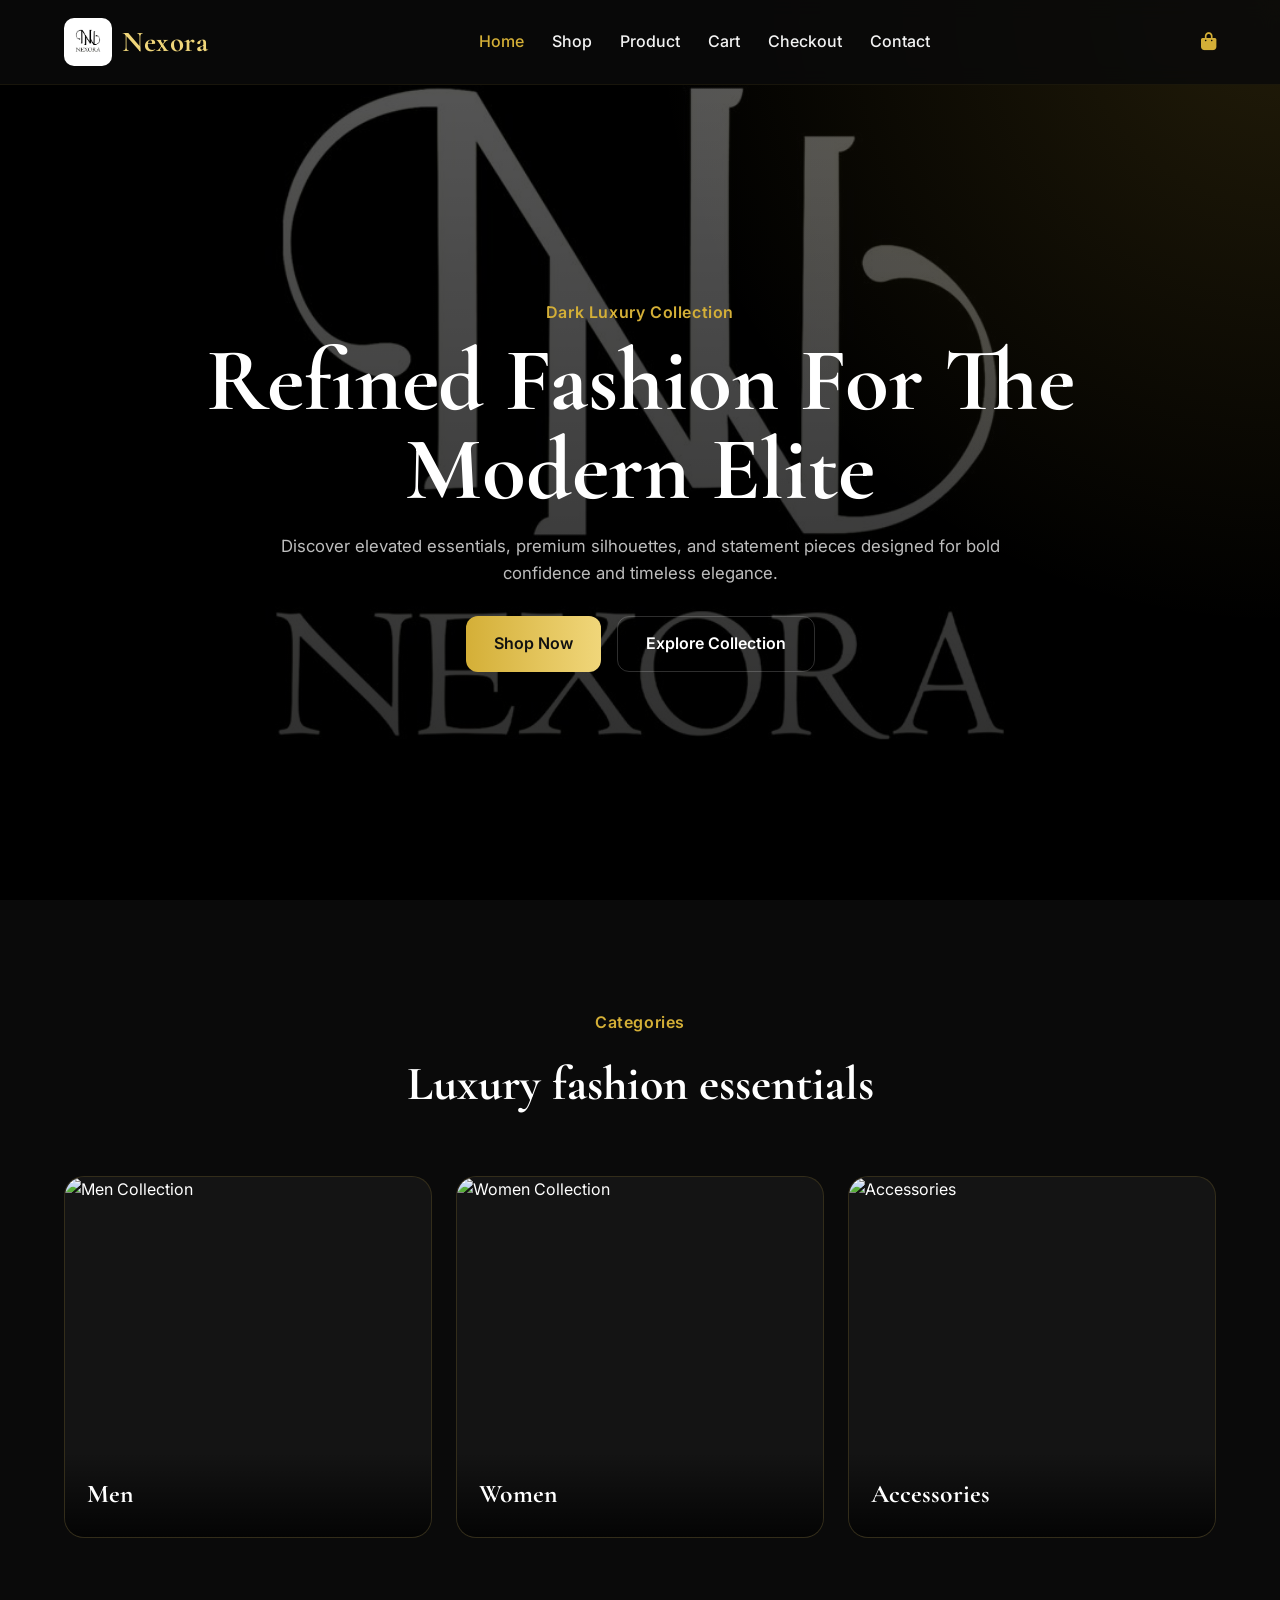
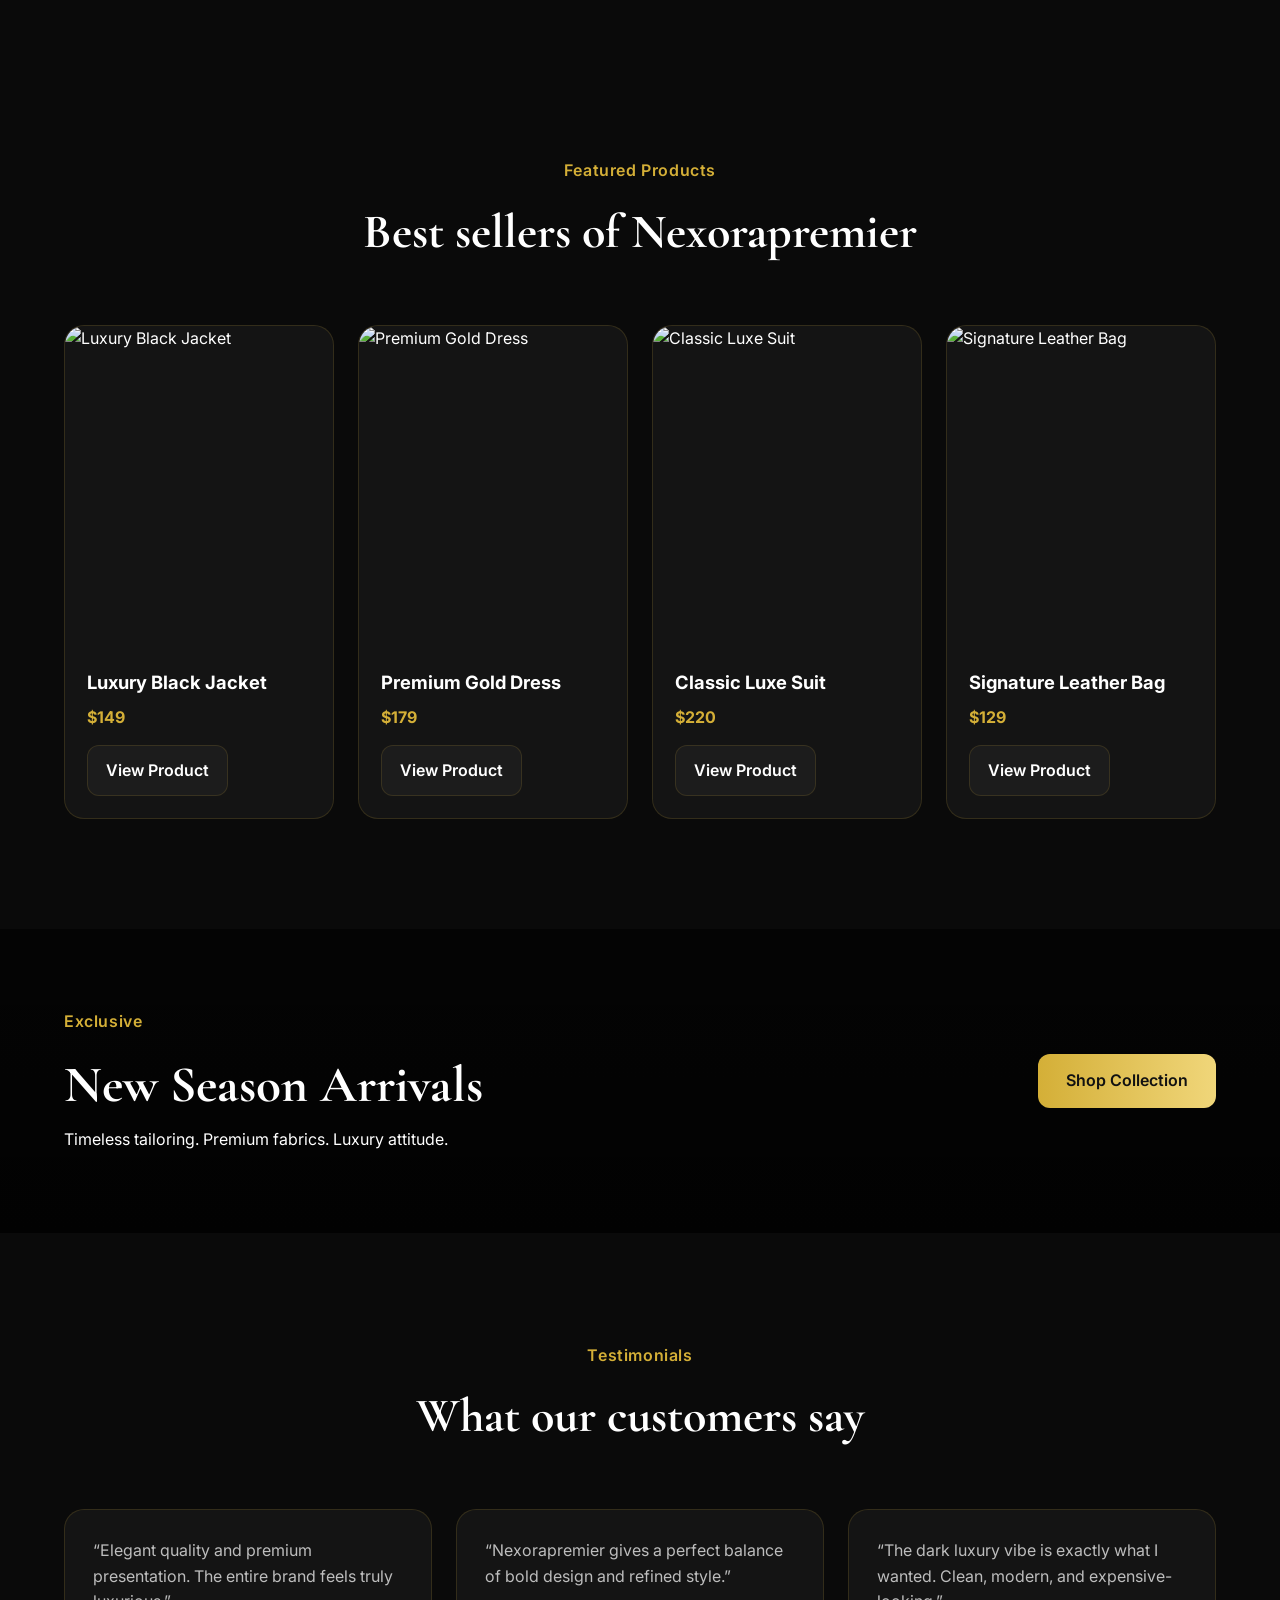
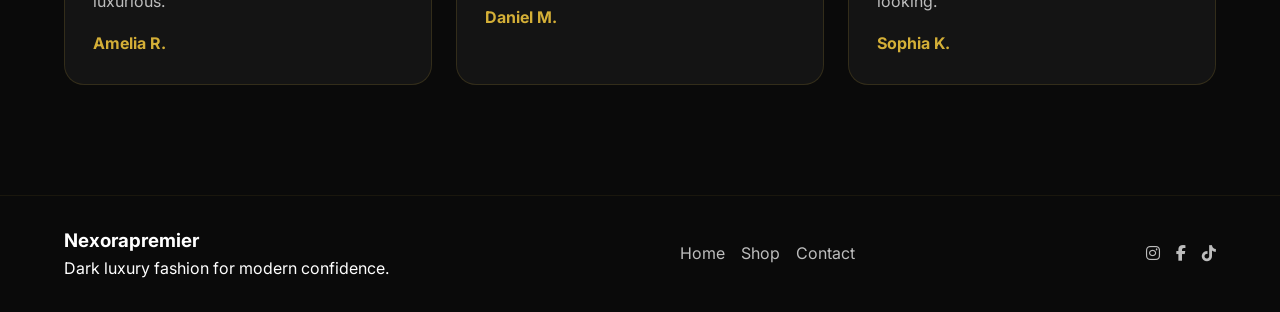
==== index.html @ 37707220 "logo" ====
<!DOCTYPE html>
<html lang="en">
<head>
  <meta charset="UTF-8" />
  <meta name="viewport" content="width=device-width, initial-scale=1.0" />
  <title>Nexorapremier | Dark Luxury Fashion</title>
  <link rel="icon" type="image/jpeg" href="assets/logo-new.jpg" />

  <link rel="preconnect" href="https://fonts.googleapis.com" />
  <link rel="preconnect" href="https://fonts.gstatic.com" crossorigin />
  <link
    href="https://fonts.googleapis.com/css2?family=Cormorant+Garamond:wght@500;600;700&family=Inter:wght@300;400;500;600;700&display=swap"
    rel="stylesheet"
  />

  <link
    rel="stylesheet"
    href="https://cdnjs.cloudflare.com/ajax/libs/font-awesome/6.5.2/css/all.min.css"
  />

  <link rel="stylesheet" href="style.css" />
</head>
<body>
  <header class="header">
    <nav class="navbar container">
      <a href="index.html" class="brand">
        <img src="assets/logo-new.jpg" alt="Nexorapremier Logo" class="logo" />
        <span>Nexora</span>
      </a>

      <button class="menu-toggle" id="menuToggle" aria-label="Open menu">
        <i class="fa-solid fa-bars"></i>
      </button>

      <ul class="nav-links" id="navLinks">
        <li><a href="index.html" class="active">Home</a></li>
        <li><a href="shop.html">Shop</a></li>
        <li><a href="product.html">Product</a></li>
        <li><a href="cart.html">Cart</a></li>
        <li><a href="checkout.html">Checkout</a></li>
        <li><a href="contact.html">Contact</a></li>
      </ul>

      <div class="nav-icons">
        <a href="cart.html" aria-label="Cart">
          <i class="fa-solid fa-bag-shopping"></i>
        </a>
      </div>
    </nav>
  </header>

  <section class="hero">
    <div class="hero-overlay"></div>

    <div class="container hero-content reveal">
      <span class="sub-title">Dark Luxury Collection</span>
      <h1>Refined Fashion For The Modern Elite</h1>
      <p>
        Discover elevated essentials, premium silhouettes, and statement pieces
        designed for bold confidence and timeless elegance.
      </p>

      <div class="hero-buttons">
        <a href="shop.html" class="btn btn-primary">Shop Now</a>
        <a href="#featured" class="btn btn-outline">Explore Collection</a>
      </div>
    </div>
  </section>

  <section class="section categories">
    <div class="container">
      <div class="section-head reveal">
        <span class="section-tag">Categories</span>
        <h2>Luxury fashion essentials</h2>
      </div>

      <div class="categories-grid">
        <div class="category-card reveal">
          <img src="assets/product-1.jpg" alt="Men Collection" />
          <div class="category-content">
            <h3>Men</h3>
          </div>
        </div>

        <div class="category-card reveal">
          <img src="assets/product-2.jpg" alt="Women Collection" />
          <div class="category-content">
            <h3>Women</h3>
          </div>
        </div>

        <div class="category-card reveal">
          <img src="assets/product-3.jpg" alt="Accessories" />
          <div class="category-content">
            <h3>Accessories</h3>
          </div>
        </div>
      </div>
    </div>
  </section>

  <section class="section featured" id="featured">
    <div class="container">
      <div class="section-head reveal">
        <span class="section-tag">Featured Products</span>
        <h2>Best sellers of Nexorapremier</h2>
      </div>

      <div class="products-grid">
        <div class="product-card reveal">
          <img src="assets/product-1.jpg" alt="Luxury Black Jacket" />
          <div class="product-info">
            <h3>Luxury Black Jacket</h3>
            <p class="price">$149</p>
            <a href="product.html" class="card-btn">View Product</a>
          </div>
        </div>

        <div class="product-card reveal">
          <img src="assets/product-2.jpg" alt="Premium Gold Dress" />
          <div class="product-info">
            <h3>Premium Gold Dress</h3>
            <p class="price">$179</p>
            <a href="product.html" class="card-btn">View Product</a>
          </div>
        </div>

        <div class="product-card reveal">
          <img src="assets/product-3.jpg" alt="Classic Luxe Suit" />
          <div class="product-info">
            <h3>Classic Luxe Suit</h3>
            <p class="price">$220</p>
            <a href="product.html" class="card-btn">View Product</a>
          </div>
        </div>

        <div class="product-card reveal">
          <img src="assets/product-4.jpg" alt="Signature Leather Bag" />
          <div class="product-info">
            <h3>Signature Leather Bag</h3>
            <p class="price">$129</p>
            <a href="product.html" class="card-btn">View Product</a>
          </div>
        </div>
      </div>
    </div>
  </section>

  <section class="promo-banner reveal">
    <div class="container promo-content">
      <div>
        <span class="section-tag">Exclusive</span>
        <h2>New Season Arrivals</h2>
        <p>Timeless tailoring. Premium fabrics. Luxury attitude.</p>
      </div>
      <a href="shop.html" class="btn btn-primary">Shop Collection</a>
    </div>
  </section>

  <section class="section testimonials">
    <div class="container">
      <div class="section-head reveal">
        <span class="section-tag">Testimonials</span>
        <h2>What our customers say</h2>
      </div>

      <div class="testimonial-grid">
        <div class="testimonial-card reveal">
          <p>
            “Elegant quality and premium presentation. The entire brand feels truly luxurious.”
          </p>
          <h4>Amelia R.</h4>
        </div>

        <div class="testimonial-card reveal">
          <p>
            “Nexorapremier gives a perfect balance of bold design and refined style.”
          </p>
          <h4>Daniel M.</h4>
        </div>

        <div class="testimonial-card reveal">
          <p>
            “The dark luxury vibe is exactly what I wanted. Clean, modern, and expensive-looking.”
          </p>
          <h4>Sophia K.</h4>
        </div>
      </div>
    </div>
  </section>

  <footer class="footer">
    <div class="container footer-wrap">
      <div>
        <h3>Nexorapremier</h3>
        <p>Dark luxury fashion for modern confidence.</p>
      </div>

      <div class="footer-links">
        <a href="index.html">Home</a>
        <a href="shop.html">Shop</a>
        <a href="contact.html">Contact</a>
      </div>

      <div class="footer-socials">
        <a href="#" aria-label="Instagram"><i class="fa-brands fa-instagram"></i></a>
        <a href="#" aria-label="Facebook"><i class="fa-brands fa-facebook-f"></i></a>
        <a href="#" aria-label="TikTok"><i class="fa-brands fa-tiktok"></i></a>
      </div>
    </div>
  </footer>

  <script src="script.js"></script>
</body>
</html>
---- style.css ----
:root {
  --bg: #0a0a0a;
  --bg-soft: #111111;
  --card: #141414;
  --text: #ffffff;
  --muted: #bdbdbd;
  --gold: #d4af37;
  --gold-soft: #f0d67a;
  --border: rgba(212, 175, 55, 0.16);
}

* {
  margin: 0;
  padding: 0;
  box-sizing: border-box;
}

html {
  scroll-behavior: smooth;
}

body {
  font-family: "Inter", sans-serif;
  background: var(--bg);
  color: var(--text);
  line-height: 1.6;
}

img {
  max-width: 100%;
  display: block;
}

a {
  text-decoration: none;
}

.container {
  width: 90%;
  max-width: 1240px;
  margin: 0 auto;
}

/* Header */
.header {
  position: fixed;
  inset: 0 0 auto 0;
  z-index: 999;
  background: rgba(10, 10, 10, 0.85);
  backdrop-filter: blur(10px);
  border-bottom: 1px solid rgba(212, 175, 55, 0.08);
}

.navbar {
  min-height: 84px;
  display: flex;
  align-items: center;
  justify-content: space-between;
  gap: 18px;
}

.brand {
  display: flex;
  align-items: center;
  gap: 10px;
  color: var(--gold-soft);
  flex-shrink: 0;
}

.logo {
  width: 48px;
  height: 48px;
  object-fit: contain;
  border-radius: 10px;
  flex-shrink: 0;
}

.brand span {
  font-family: "Cormorant Garamond", serif;
  font-size: 1.8rem;
  font-weight: 700;
  color: var(--gold-soft);
  letter-spacing: 0.5px;
  line-height: 1;
}

.nav-links {
  list-style: none;
  display: flex;
  gap: 28px;
}

.nav-links a {
  color: #f3f3f3;
  font-weight: 500;
  transition: 0.3s ease;
}

.nav-links a:hover,
.nav-links a.active {
  color: var(--gold);
}

.nav-icons a {
  color: var(--gold);
  font-size: 1.1rem;
}

.menu-toggle {
  display: none;
  background: transparent;
  border: none;
  color: white;
  font-size: 1.3rem;
  cursor: pointer;
}

/* Hero */
.hero,
.page-hero {
  position: relative;
  background:
    linear-gradient(rgba(0, 0, 0, 0.65), rgba(0, 0, 0, 0.84)),
    url("assets/hero.jpg") center/cover no-repeat;
}

.hero {
  min-height: 100vh;
  display: flex;
  align-items: center;
  padding-top: 120px;
}

.small-page-hero {
  padding: 150px 0 80px;
  text-align: center;
}

.hero-overlay {
  position: absolute;
  inset: 0;
  background: radial-gradient(circle at top right, rgba(212, 175, 55, 0.16), transparent 40%);
}

.hero-content,
.page-hero .container {
  position: relative;
  z-index: 2;
  text-align: center;
}

.sub-title,
.section-tag {
  display: inline-block;
  color: var(--gold);
  margin-bottom: 10px;
  font-weight: 600;
  letter-spacing: 0.6px;
}

.hero h1,
.page-hero h1,
.section-head h2,
.product-details h2,
.contact-box h3,
.checkout-form h3,
.cart-summary h3 {
  font-family: "Cormorant Garamond", serif;
}

.hero h1 {
  font-size: clamp(3rem, 7vw, 5.8rem);
  line-height: 1;
  margin-bottom: 18px;
}

.hero p {
  max-width: 720px;
  margin: 0 auto 30px;
  color: var(--muted);
  font-size: 1.05rem;
}

.hero-buttons {
  display: flex;
  justify-content: center;
  gap: 16px;
  flex-wrap: wrap;
  margin-bottom: 48px;
}

.btn,
.card-btn {
  display: inline-flex;
  align-items: center;
  justify-content: center;
  border-radius: 12px;
  transition: 0.35s ease;
  font-weight: 600;
  cursor: pointer;
}

.btn {
  padding: 14px 28px;
}

.btn-primary {
  background: linear-gradient(90deg, var(--gold), var(--gold-soft));
  color: #111;
}

.btn-primary:hover {
  transform: translateY(-3px);
}

.btn-outline {
  border: 1px solid rgba(255, 255, 255, 0.18);
  color: #fff;
}

.btn-outline:hover {
  border-color: var(--gold);
  color: var(--gold);
}

.hero-stats {
  display: grid;
  grid-template-columns: repeat(3, 1fr);
  gap: 22px;
}

.stat-card {
  background: rgba(255, 255, 255, 0.03);
  border: 1px solid var(--border);
  padding: 28px 20px;
  border-radius: 18px;
  backdrop-filter: blur(6px);
}

.stat-card h3 {
  font-size: 2rem;
  color: var(--gold);
  margin-bottom: 6px;
}

/* Sections */
.section {
  padding: 110px 0;
}

.section-head {
  text-align: center;
  max-width: 760px;
  margin: 0 auto 54px;
}

.section-head h2 {
  font-size: clamp(2rem, 4vw, 3rem);
  margin-bottom: 12px;
}

/* Categories */
.categories-grid,
.products-grid,
.testimonial-grid {
  display: grid;
  gap: 24px;
}

.categories-grid {
  grid-template-columns: repeat(3, 1fr);
}

.category-card,
.product-card,
.testimonial-card,
.contact-box,
.cart-summary,
.checkout-form,
.cart-table,
.product-image,
.product-details {
  background: var(--card);
  border: 1px solid var(--border);
  border-radius: 20px;
}

.category-card {
  overflow: hidden;
  position: relative;
}

.category-card img {
  width: 100%;
  height: 360px;
  object-fit: cover;
  transition: 0.35s ease;
}

.category-card:hover img {
  transform: scale(1.05);
}

.category-content {
  position: absolute;
  inset: auto 0 0 0;
  padding: 22px;
  background: linear-gradient(to top, rgba(0, 0, 0, 0.8), transparent);
}

.category-content h3 {
  font-size: 1.6rem;
  font-family: "Cormorant Garamond", serif;
}

/* Products */
.products-grid {
  grid-template-columns: repeat(4, 1fr);
}

.product-card {
  overflow: hidden;
  transition: 0.35s ease;
}

.product-card:hover {
  transform: translateY(-8px);
}

.product-card img {
  width: 100%;
  height: 320px;
  object-fit: cover;
}

.product-info {
  padding: 22px;
}

.product-info h3 {
  font-size: 1.15rem;
  margin-bottom: 8px;
}

.price {
  color: var(--gold);
  font-weight: 700;
  margin-bottom: 14px;
}

.big-price {
  font-size: 1.6rem;
}

.card-btn {
  padding: 12px 18px;
  background: #1c1c1c;
  color: #fff;
  border: 1px solid rgba(212, 175, 55, 0.15);
}

.card-btn:hover {
  color: var(--gold);
  border-color: var(--gold);
}

/* Promo */
.promo-banner {
  padding: 80px 0;
  background:
    linear-gradient(rgba(0, 0, 0, 0.6), rgba(0, 0, 0, 0.8)),
    url("assets/banner.jpg") center/cover no-repeat;
}

.promo-content {
  display: flex;
  align-items: center;
  justify-content: space-between;
  gap: 22px;
  flex-wrap: wrap;
}

.promo-content h2 {
  font-size: clamp(2rem, 4vw, 3.2rem);
  font-family: "Cormorant Garamond", serif;
}

/* Testimonials */
.testimonial-grid {
  grid-template-columns: repeat(3, 1fr);
}

.testimonial-card {
  padding: 28px;
}

.testimonial-card p {
  color: var(--muted);
  margin-bottom: 16px;
}

.testimonial-card h4 {
  color: var(--gold);
}

/* Layout pages */
.product-layout,
.cart-layout,
.checkout-layout,
.contact-layout {
  display: grid;
  gap: 28px;
}

.product-layout {
  grid-template-columns: 1fr 1fr;
  align-items: start;
}

.product-image {
  padding: 18px;
}

.product-image img {
  width: 100%;
  border-radius: 14px;
  height: 520px;
  object-fit: cover;
}

.product-details {
  padding: 30px;
}

.product-details p {
  color: var(--muted);
  margin-bottom: 14px;
}

.product-actions {
  display: flex;
  gap: 14px;
  margin-top: 20px;
  flex-wrap: wrap;
}

.qty-input,
.cart-item input,
.checkout-form input,
.checkout-form textarea {
  background: #101010;
  color: white;
  border: 1px solid rgba(212, 175, 55, 0.12);
  border-radius: 12px;
  padding: 14px 16px;
  font-family: inherit;
}

.qty-input {
  width: 90px;
}

.cart-layout,
.checkout-layout,
.contact-layout {
  grid-template-columns: 1.3fr 0.7fr;
  align-items: start;
}

.cart-table,
.contact-box,
.cart-summary,
.checkout-form {
  padding: 26px;
}

.cart-item {
  display: grid;
  grid-template-columns: 90px 1fr 90px;
  align-items: center;
  gap: 16px;
  padding: 16px 0;
  border-bottom: 1px solid rgba(255, 255, 255, 0.06);
}

.cart-item:last-child {
  border-bottom: none;
}

.cart-item img {
  width: 90px;
  height: 100px;
  object-fit: cover;
  border-radius: 10px;
}

.cart-summary p {
  display: flex;
  justify-content: space-between;
  margin-bottom: 14px;
  color: var(--muted);
}

.cart-summary .total {
  color: #fff;
  font-weight: 700;
  font-size: 1.1rem;
}

.checkout-form {
  display: grid;
  gap: 14px;
}

.full-btn {
  width: 100%;
}

/* Footer */
.footer {
  padding: 30px 0;
  border-top: 1px solid rgba(212, 175, 55, 0.08);
}

.footer-wrap {
  display: flex;
  justify-content: space-between;
  gap: 18px;
  flex-wrap: wrap;
}

.footer-links,
.footer-socials {
  display: flex;
  gap: 16px;
  align-items: center;
  flex-wrap: wrap;
}

.footer-links a,
.footer-socials a {
  color: var(--muted);
}

.footer-socials a:hover,
.footer-links a:hover {
  color: var(--gold);
}

/* Reveal */
.reveal {
  opacity: 0;
  transform: translateY(40px);
  transition: 0.8s ease;
}

.reveal.active {
  opacity: 1;
  transform: translateY(0);
}

/* Responsive */
@media (max-width: 1100px) {
  .products-grid {
    grid-template-columns: repeat(2, 1fr);
  }

  .categories-grid,
  .testimonial-grid,
  .product-layout,
  .cart-layout,
  .checkout-layout,
  .contact-layout {
    grid-template-columns: 1fr;
  }

  .hero-stats {
    grid-template-columns: 1fr;
  }
}

@media (max-width: 860px) {
  .menu-toggle {
    display: block;
  }

  .nav-links {
    position: absolute;
    top: 84px;
    left: 0;
    width: 100%;
    background: #0d0d0d;
    flex-direction: column;
    padding: 16px 5%;
    display: none;
    border-top: 1px solid rgba(255, 255, 255, 0.06);
  }

  .nav-links.show {
    display: flex;
  }

  .brand span {
    font-size: 1.4rem;
  }

  .logo {
    width: 42px;
    height: 42px;
  }
}

@media (max-width: 580px) {
  .products-grid,
  .categories-grid,
  .testimonial-grid {
    grid-template-columns: 1fr;
  }

  .hero h1 {
    font-size: 2.8rem;
  }

  .section {
    padding: 85px 0;
  }

  .brand span {
    font-size: 1.2rem;
  }

  .logo {
    width: 38px;
    height: 38px;
  }

  .product-image img {
    height: 360px;
  }

  .cart-item {
    grid-template-columns: 1fr;
  }
}
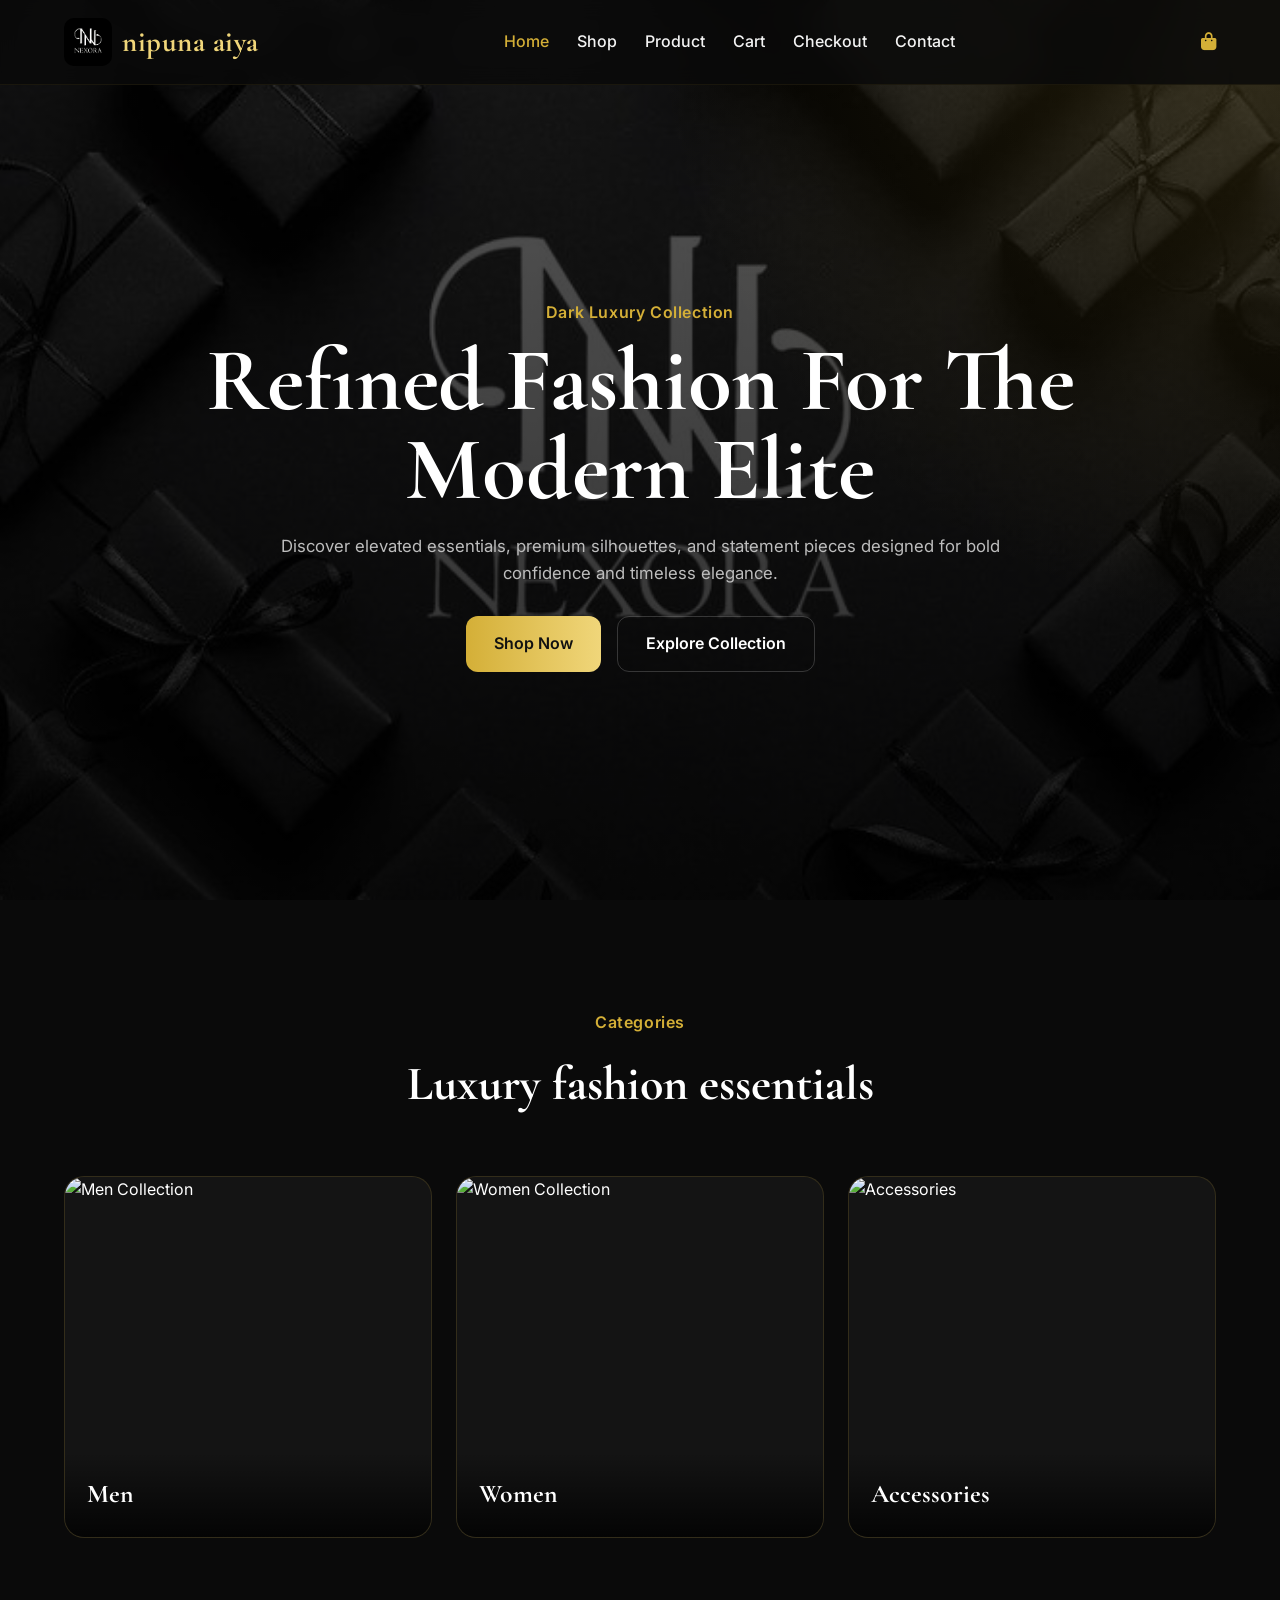
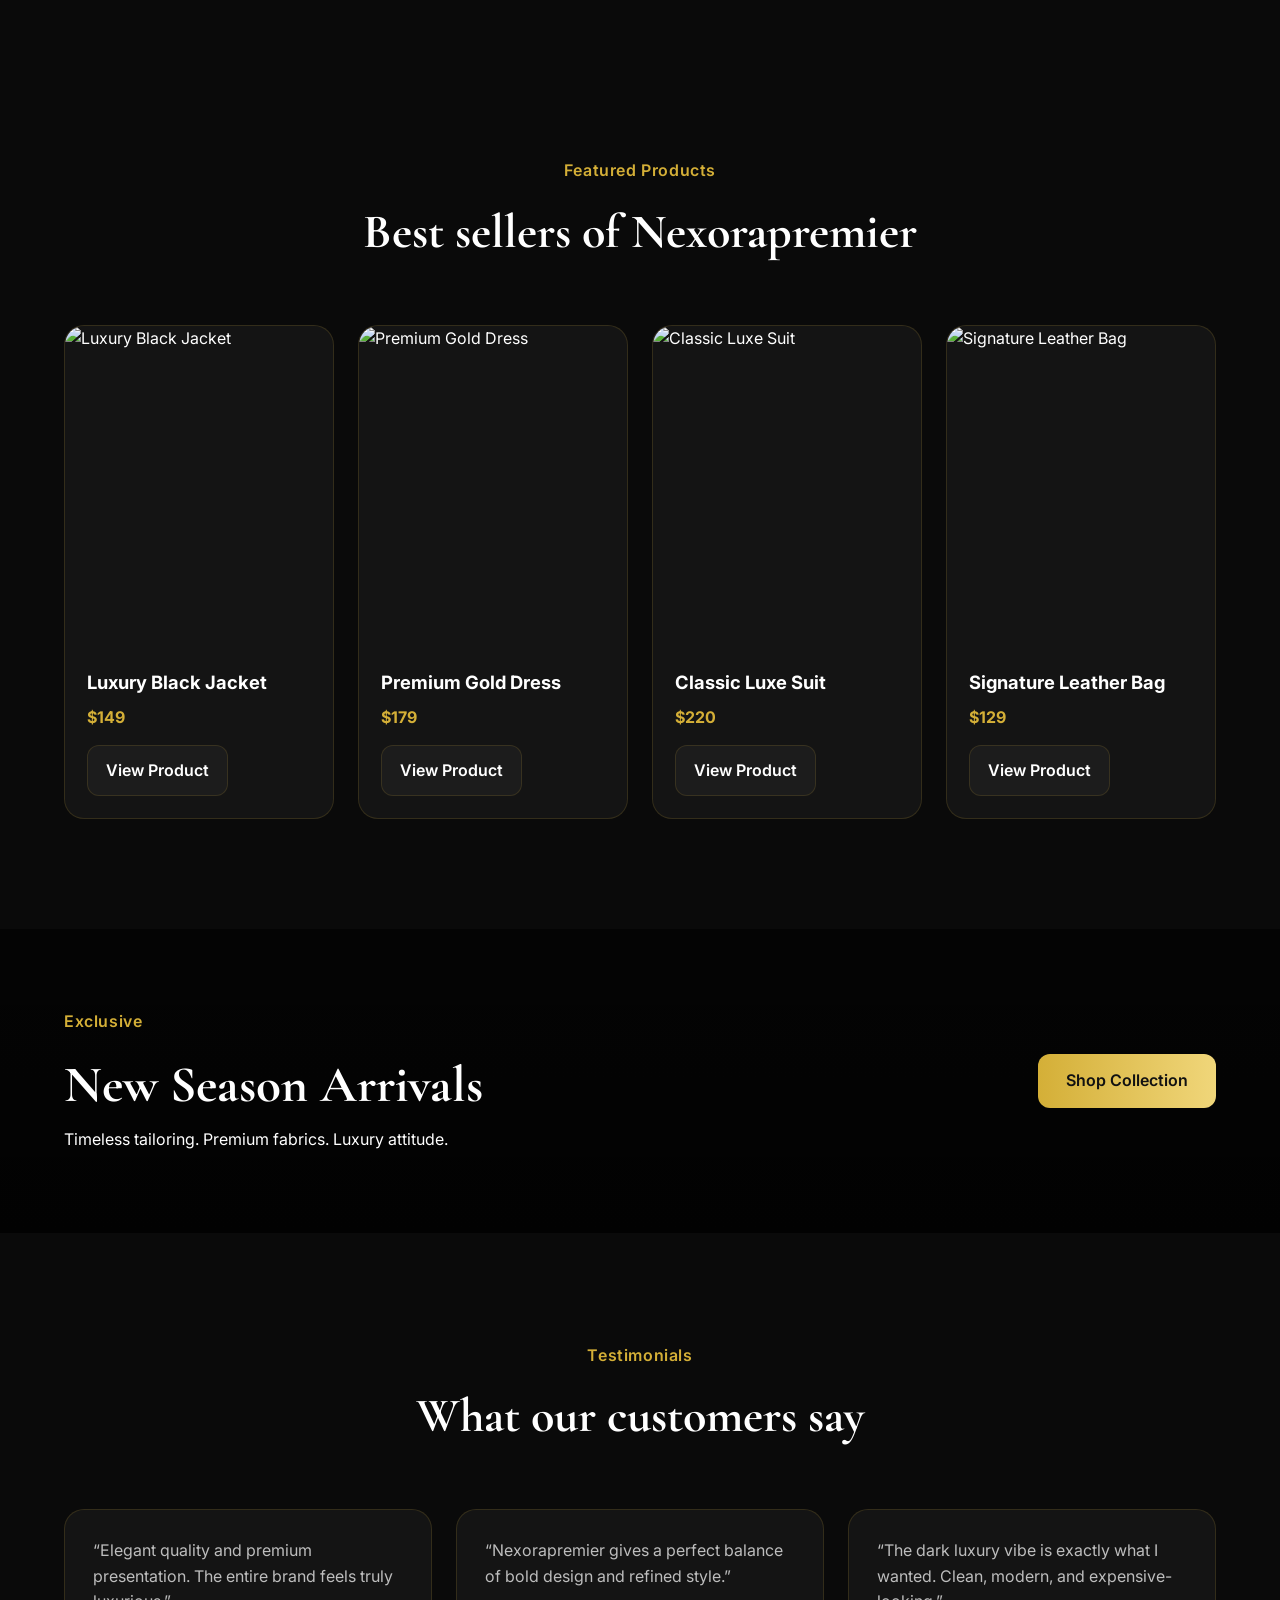
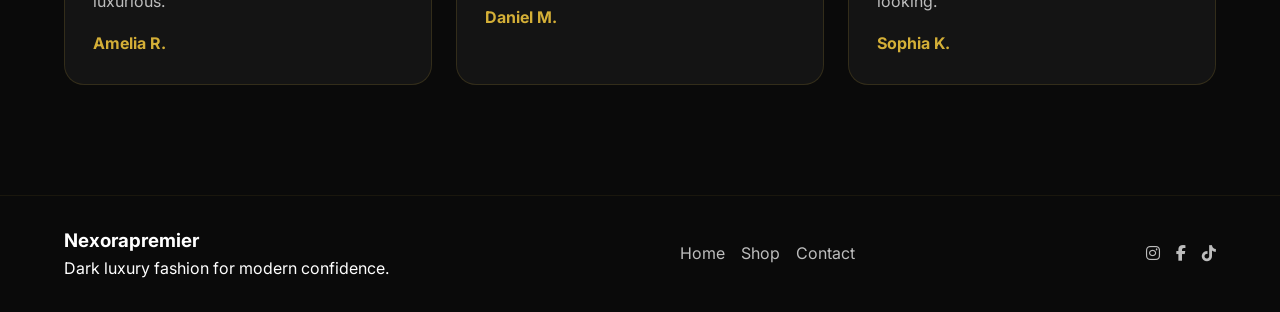
==== commit 7e3f5cce: "n" ====
--- a/index.html
+++ b/index.html
@@ -25,7 +25,7 @@
     <nav class="navbar container">
       <a href="index.html" class="brand">
         <img src="assets/logo-new.jpg" alt="Nexorapremier Logo" class="logo" />
-        <span>Nexora</span>
+        <span>nipuna aiya</span>
       </a>
 
       <button class="menu-toggle" id="menuToggle" aria-label="Open menu">
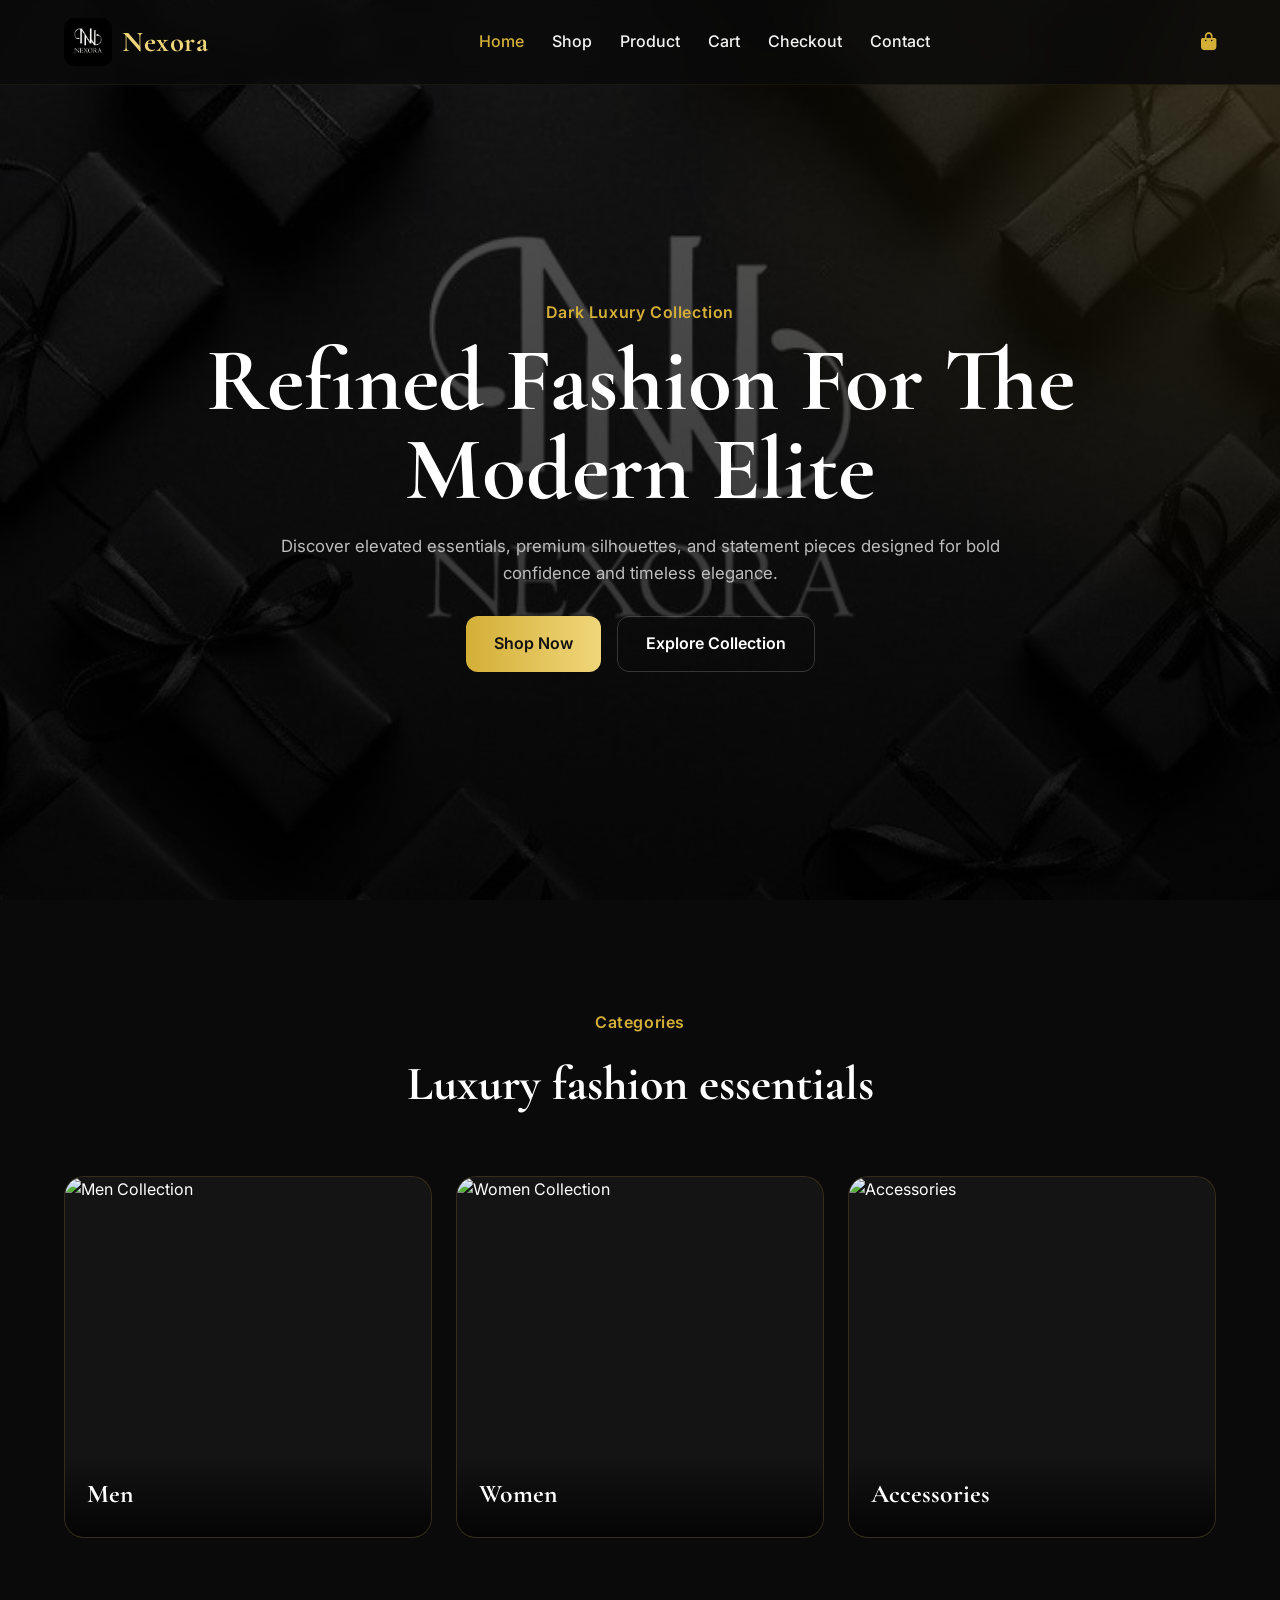
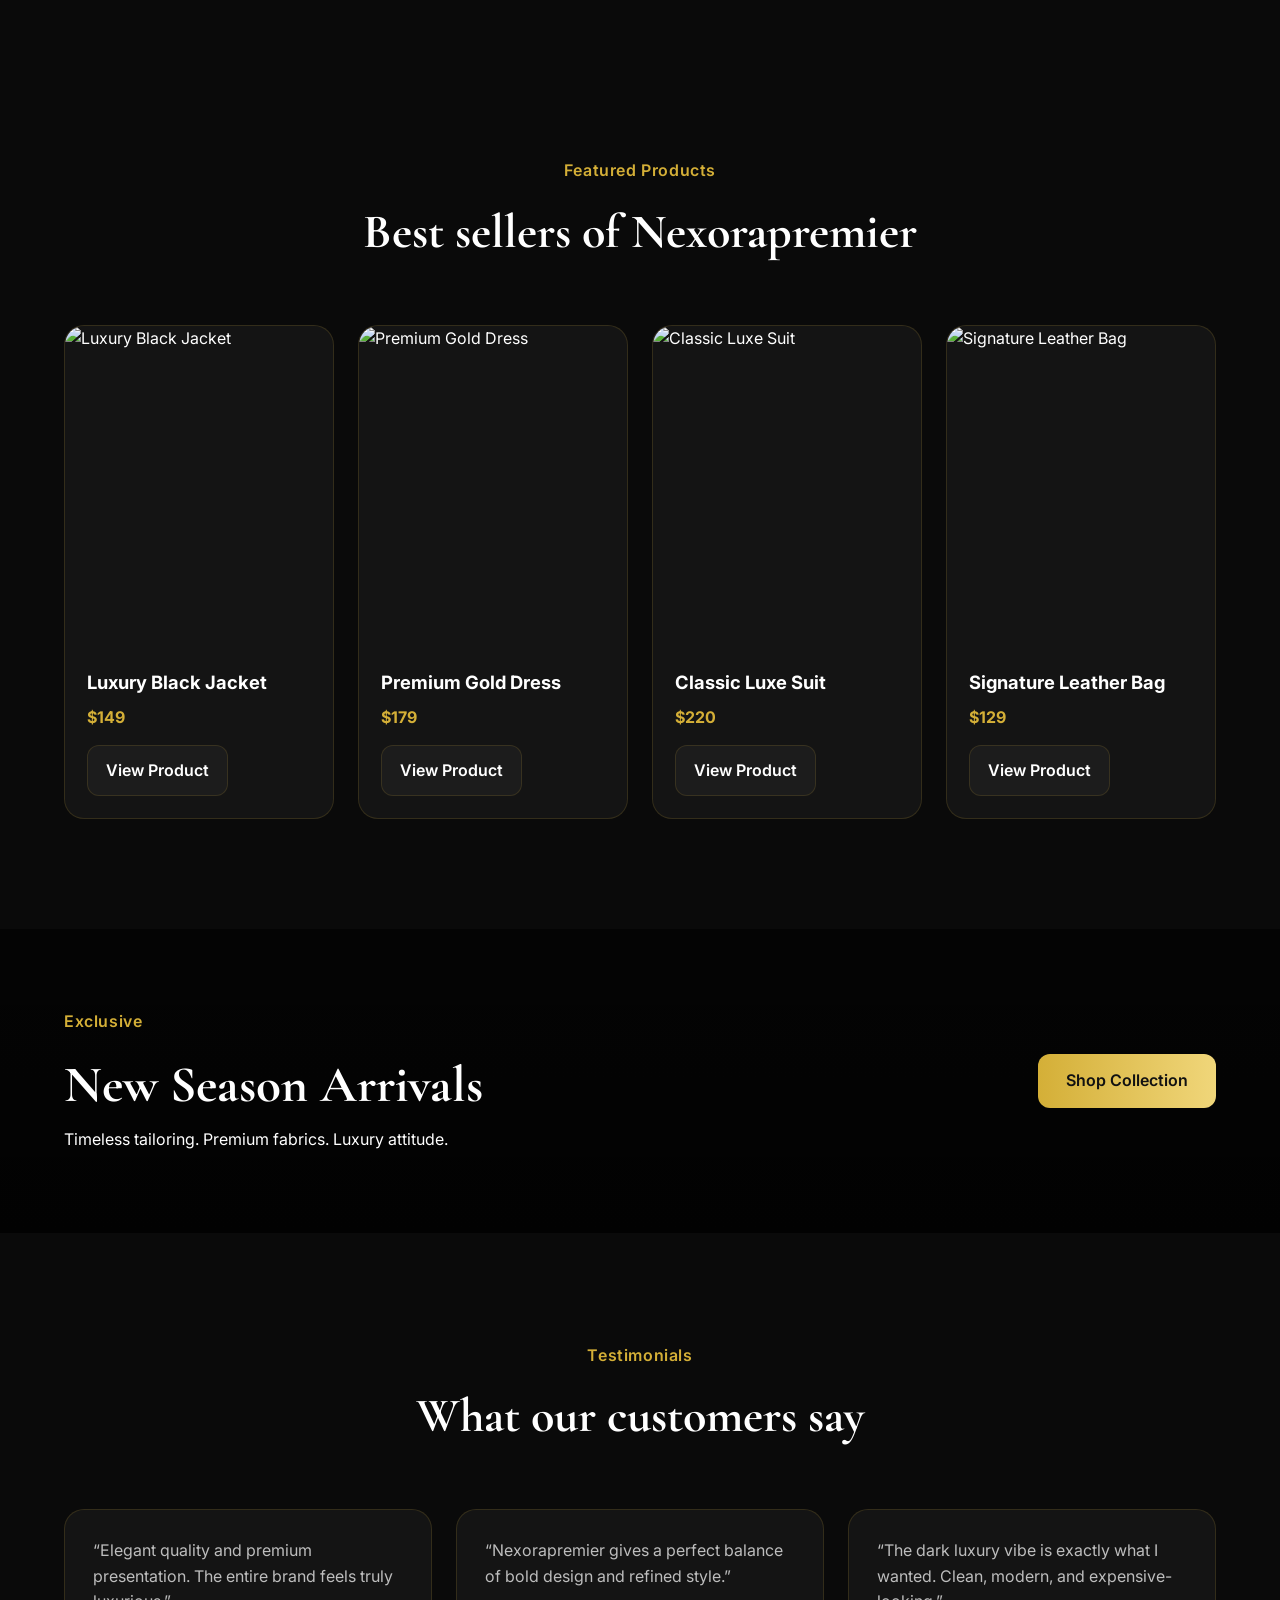
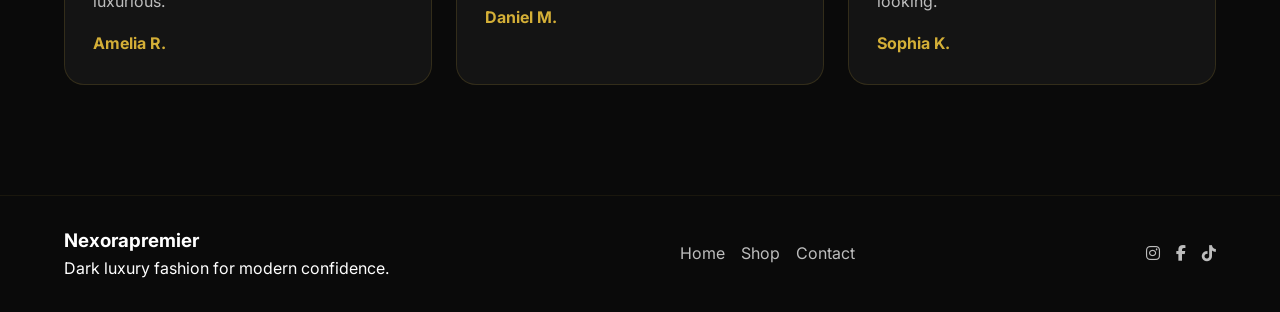
==== commit 4739150c: "new" ====
--- a/index.html
+++ b/index.html
@@ -25,7 +25,7 @@
     <nav class="navbar container">
       <a href="index.html" class="brand">
         <img src="assets/logo-new.jpg" alt="Nexorapremier Logo" class="logo" />
-        <span>nipuna aiya</span>
+        <span>Nexora</span>
       </a>
 
       <button class="menu-toggle" id="menuToggle" aria-label="Open menu">
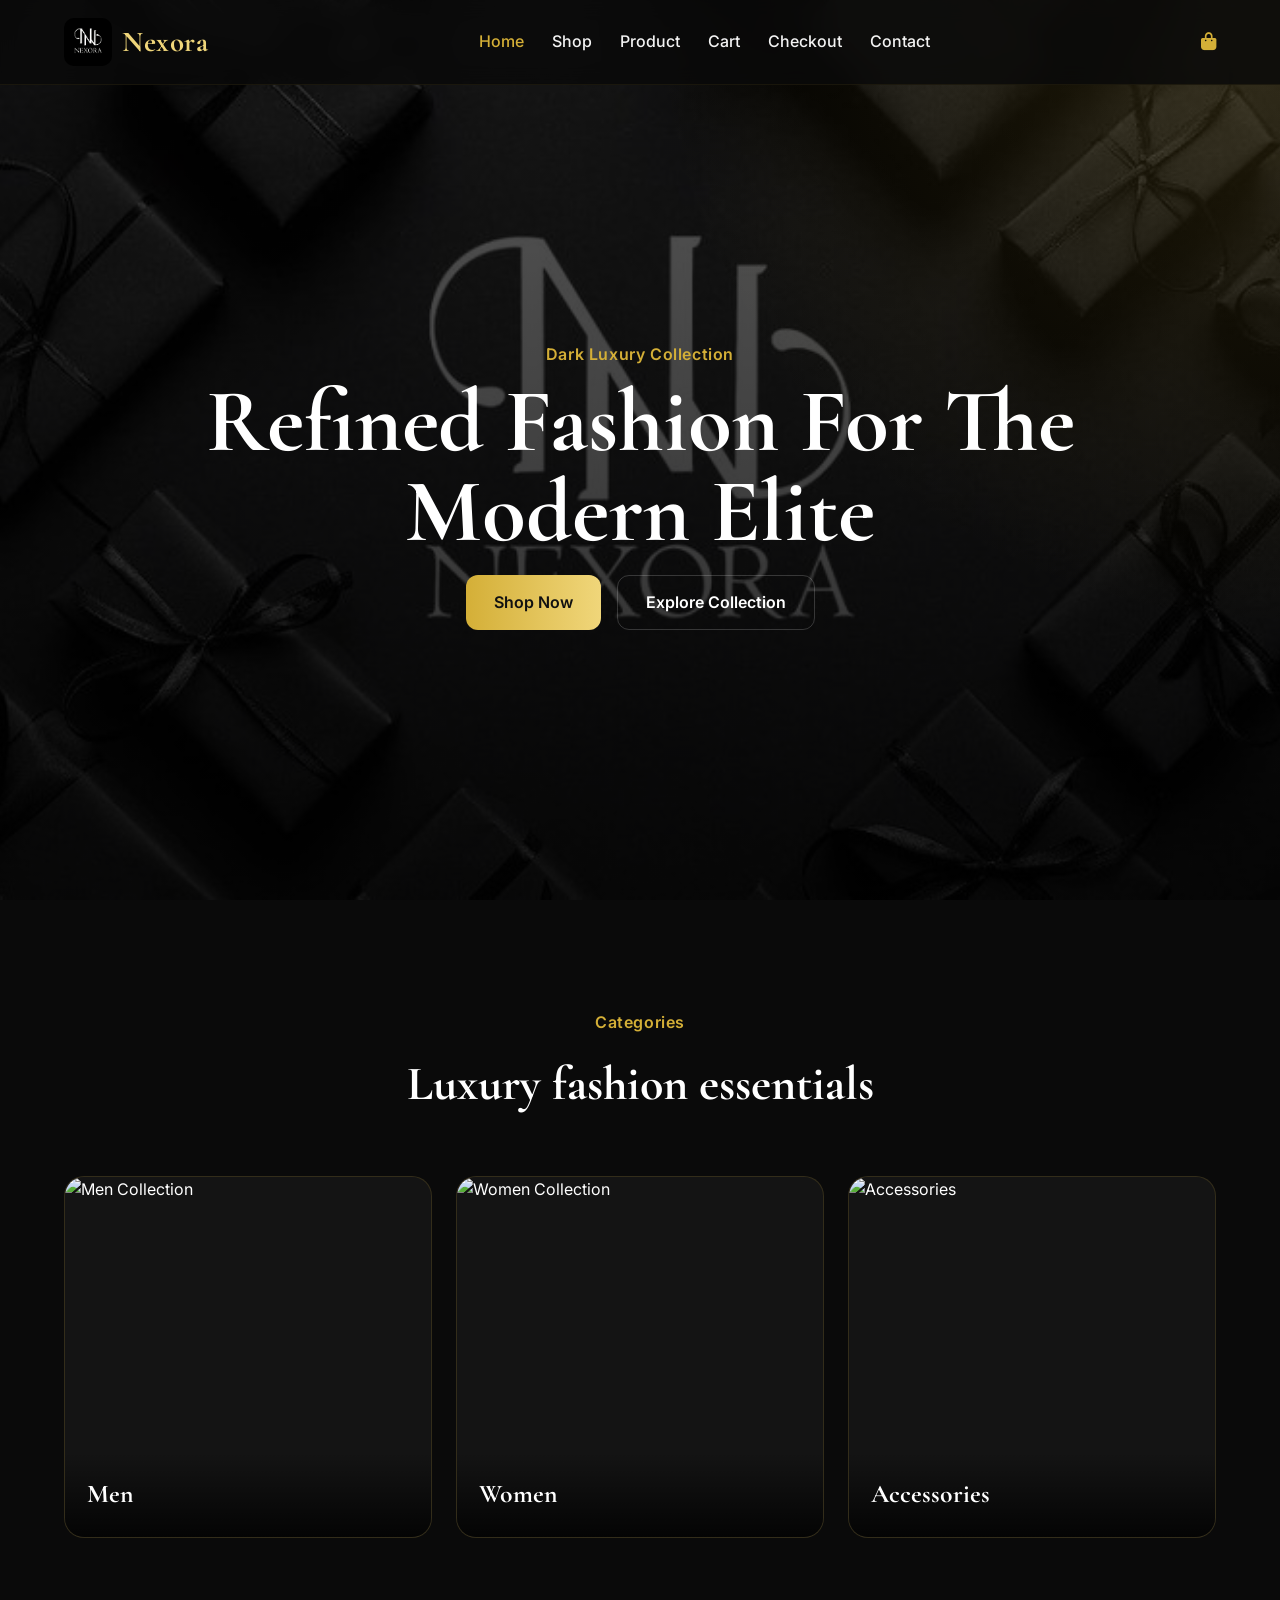
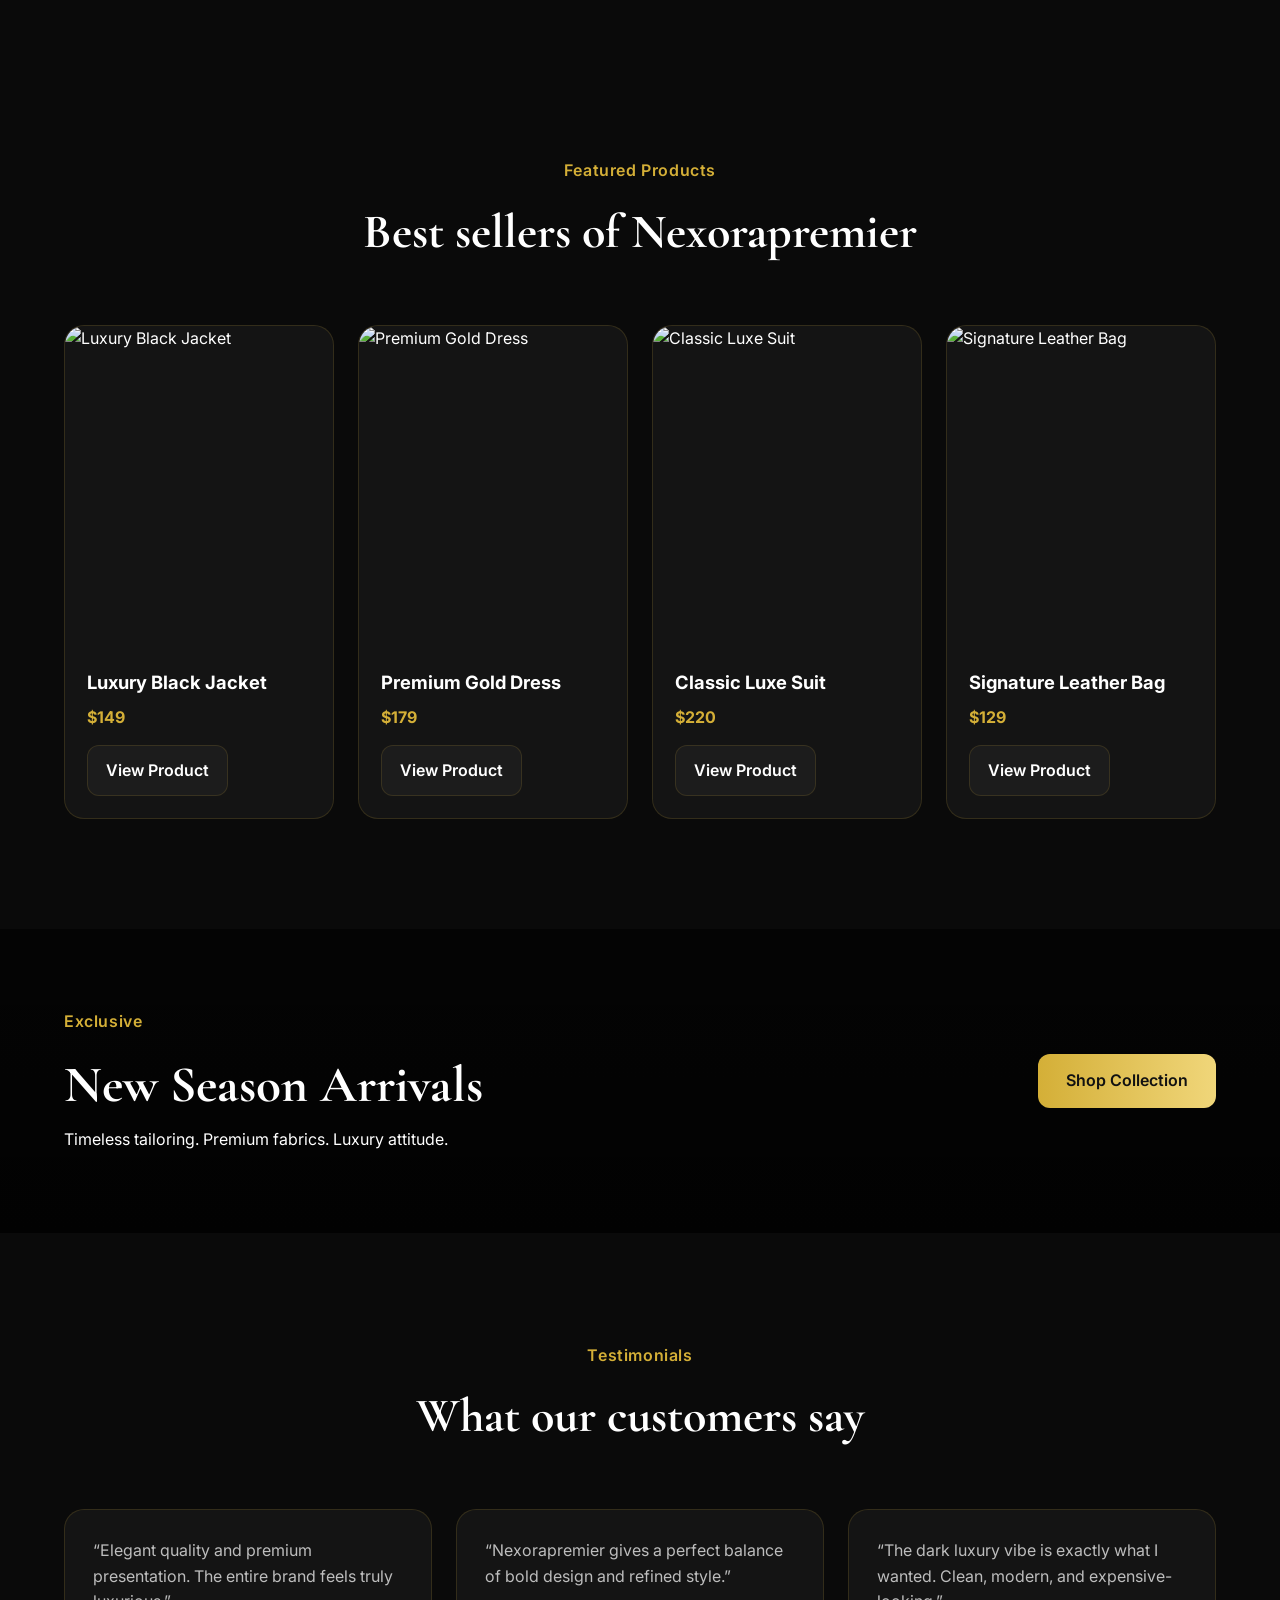
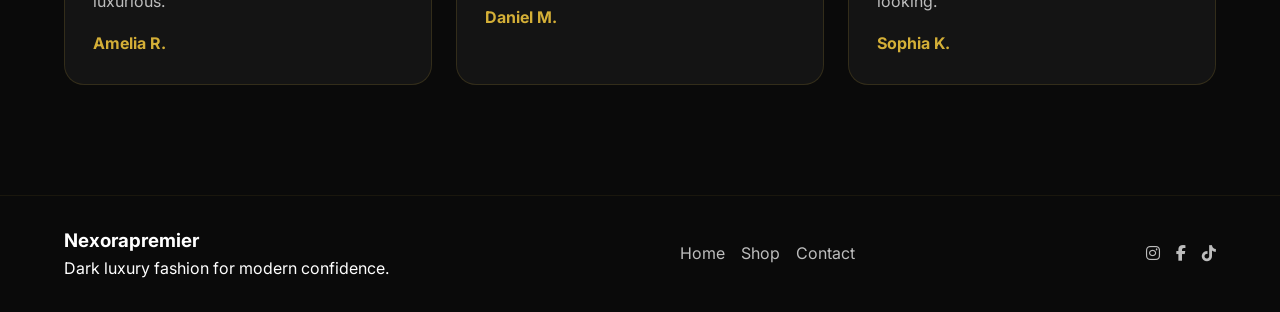
==== commit 68c027b4: "bb" ====
--- a/index.html
+++ b/index.html
@@ -55,11 +55,7 @@
     <div class="container hero-content reveal">
       <span class="sub-title">Dark Luxury Collection</span>
       <h1>Refined Fashion For The Modern Elite</h1>
-      <p>
-        Discover elevated essentials, premium silhouettes, and statement pieces
-        designed for bold confidence and timeless elegance.
-      </p>
-
+      
       <div class="hero-buttons">
         <a href="shop.html" class="btn btn-primary">Shop Now</a>
         <a href="#featured" class="btn btn-outline">Explore Collection</a>
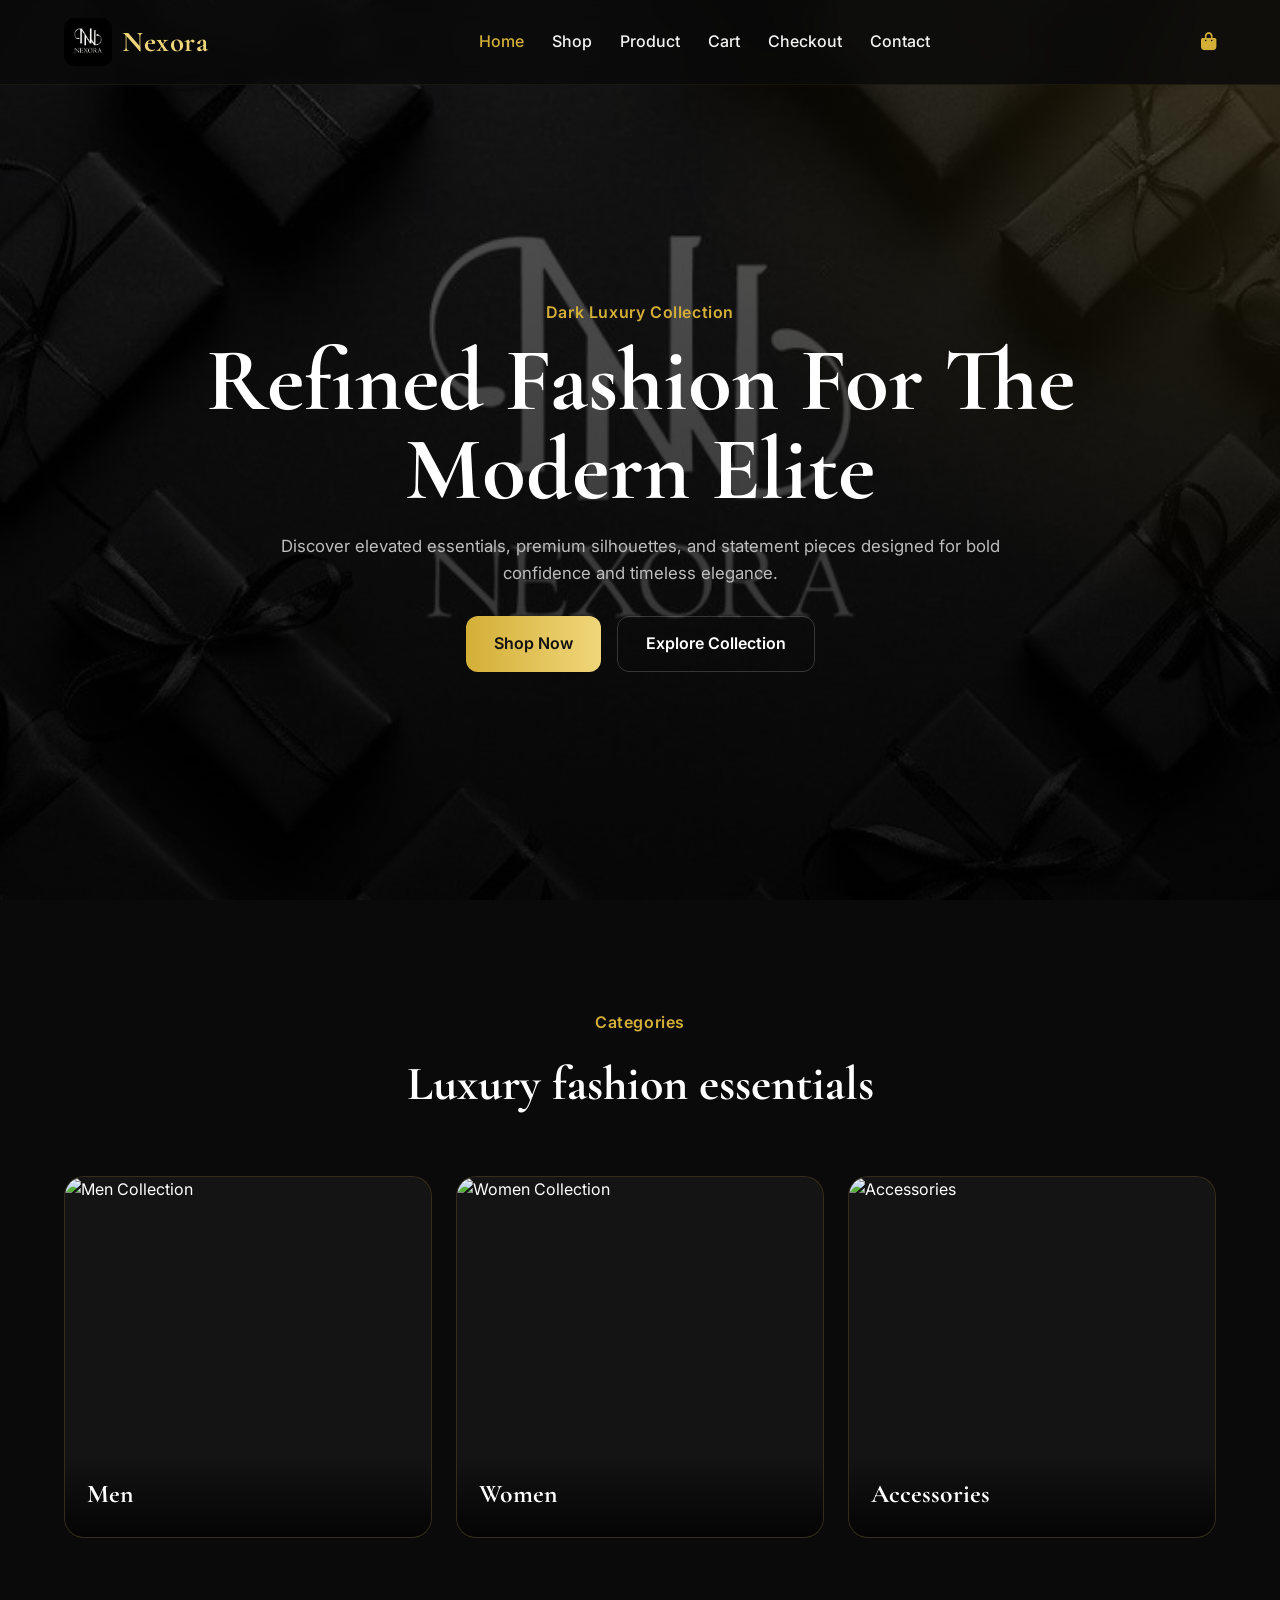
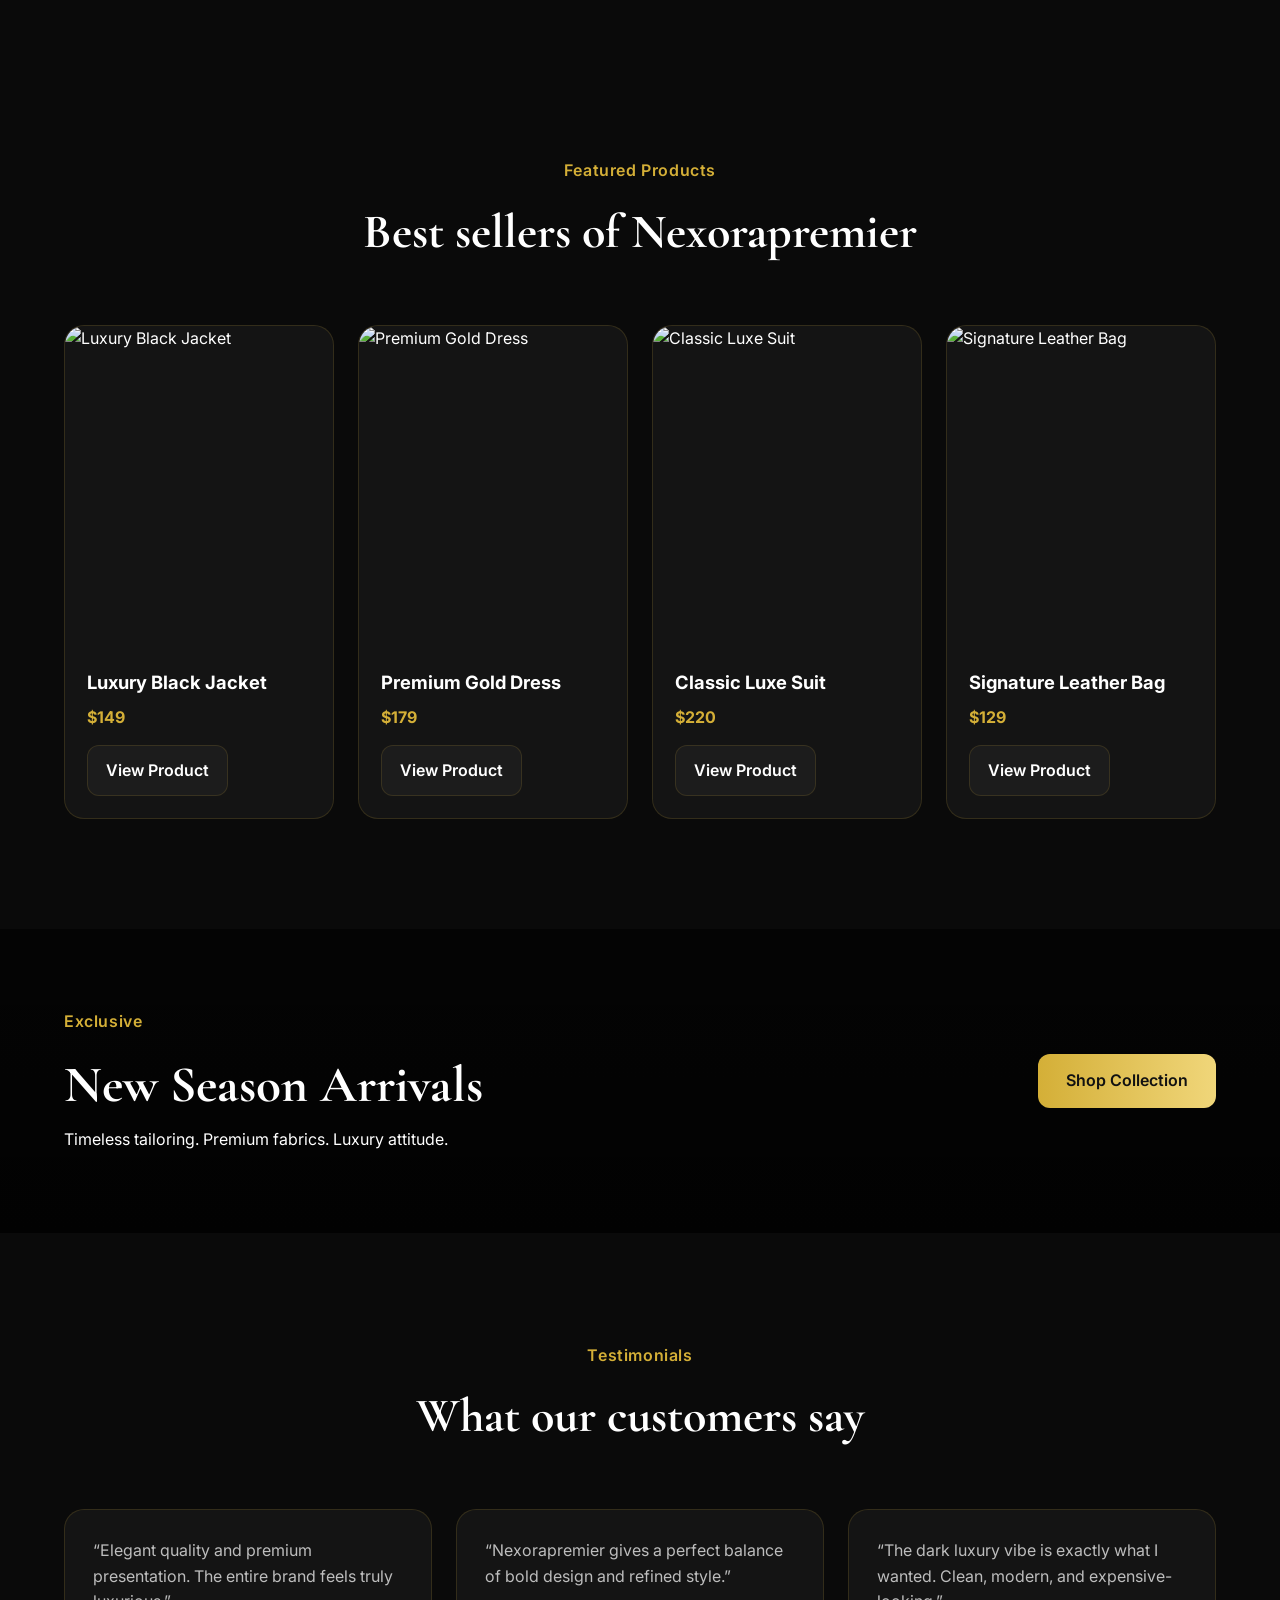
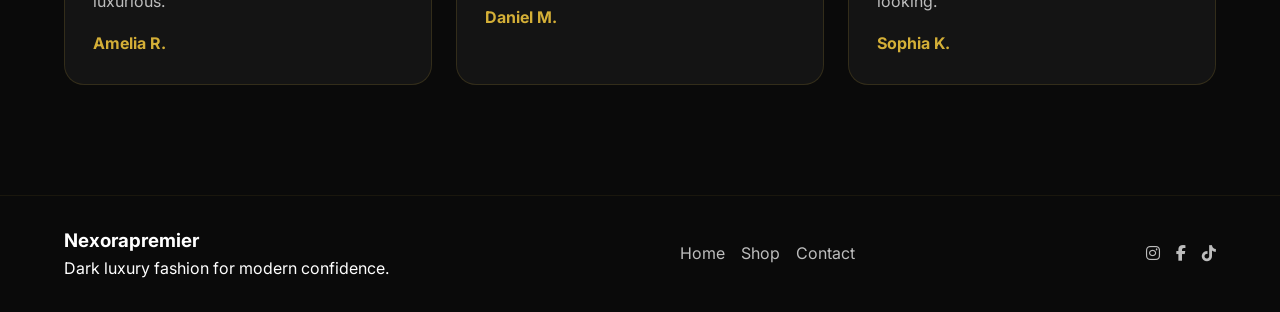
==== commit a902bcd6: "nmh" ====
--- a/index.html
+++ b/index.html
@@ -55,7 +55,11 @@
     <div class="container hero-content reveal">
       <span class="sub-title">Dark Luxury Collection</span>
       <h1>Refined Fashion For The Modern Elite</h1>
-      
+      <p>
+        Discover elevated essentials, premium silhouettes, and statement pieces
+        designed for bold confidence and timeless elegance.
+      </p>
+
       <div class="hero-buttons">
         <a href="shop.html" class="btn btn-primary">Shop Now</a>
         <a href="#featured" class="btn btn-outline">Explore Collection</a>
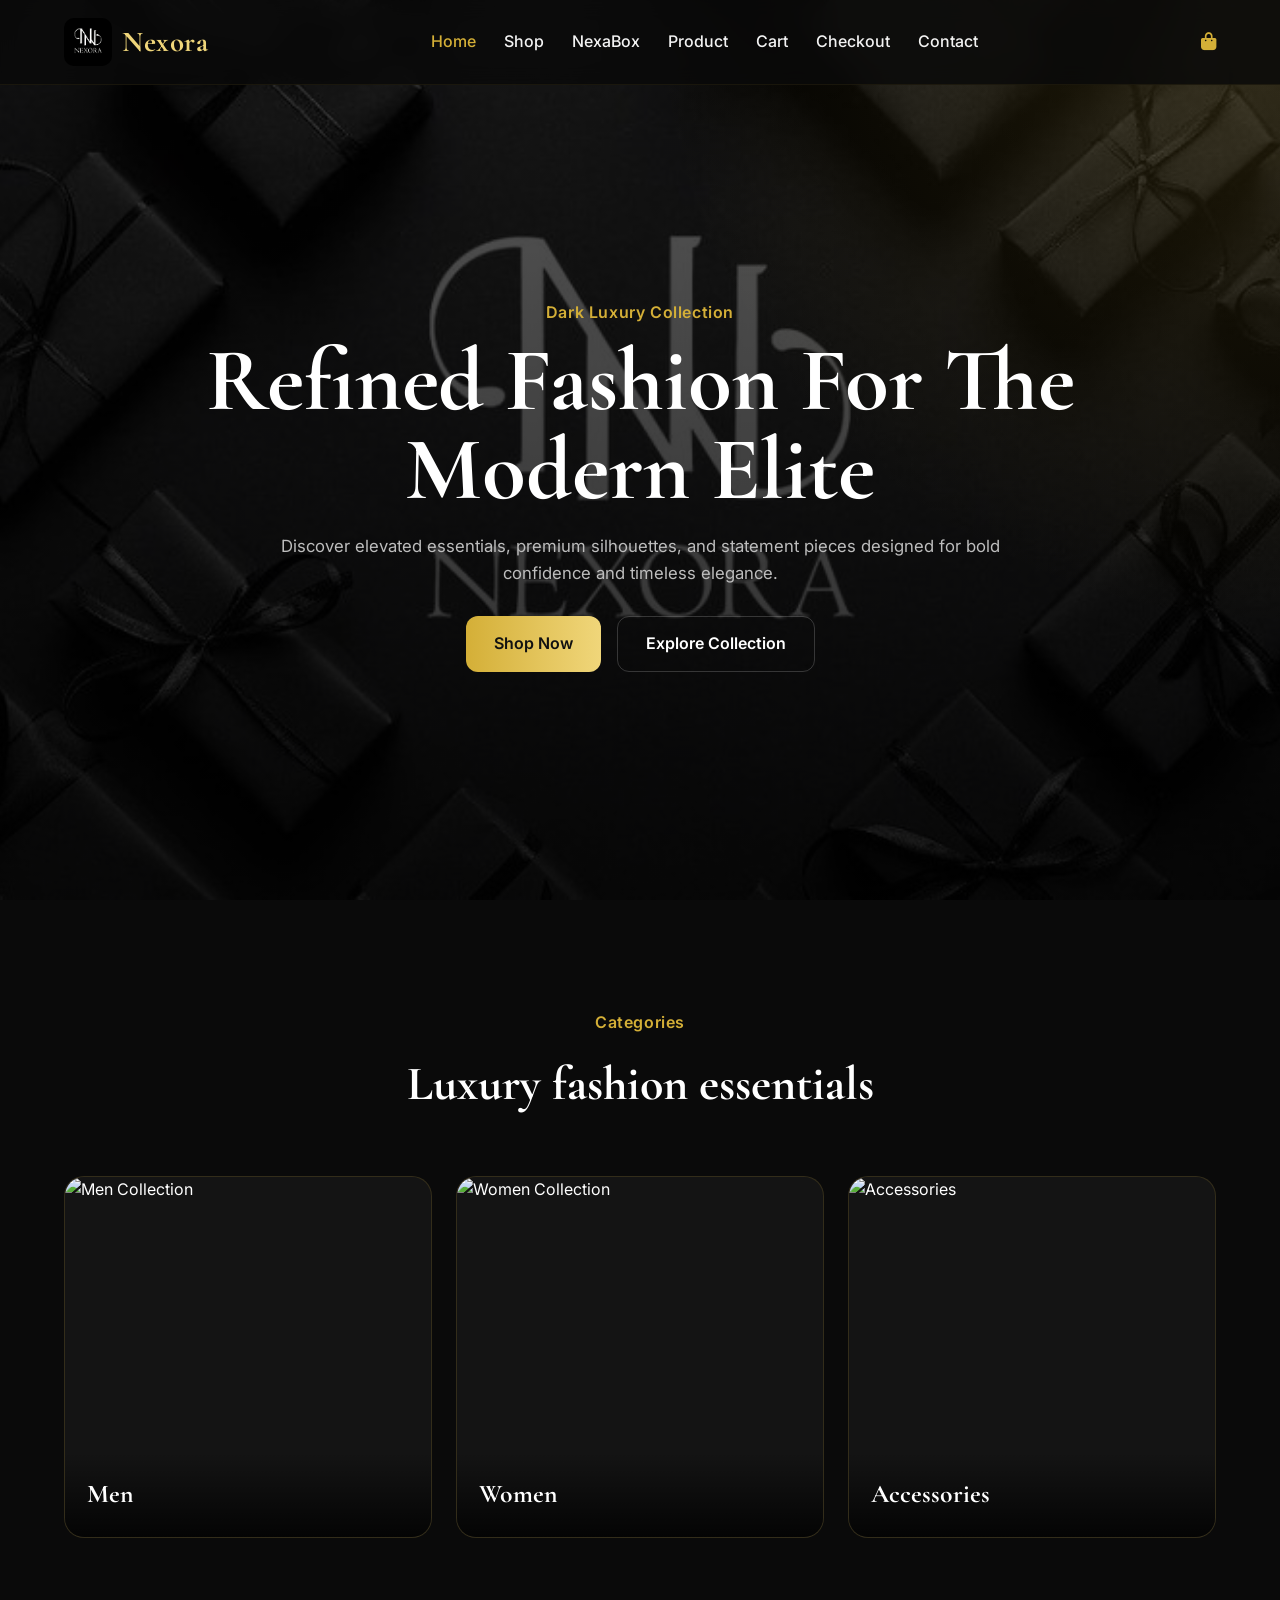
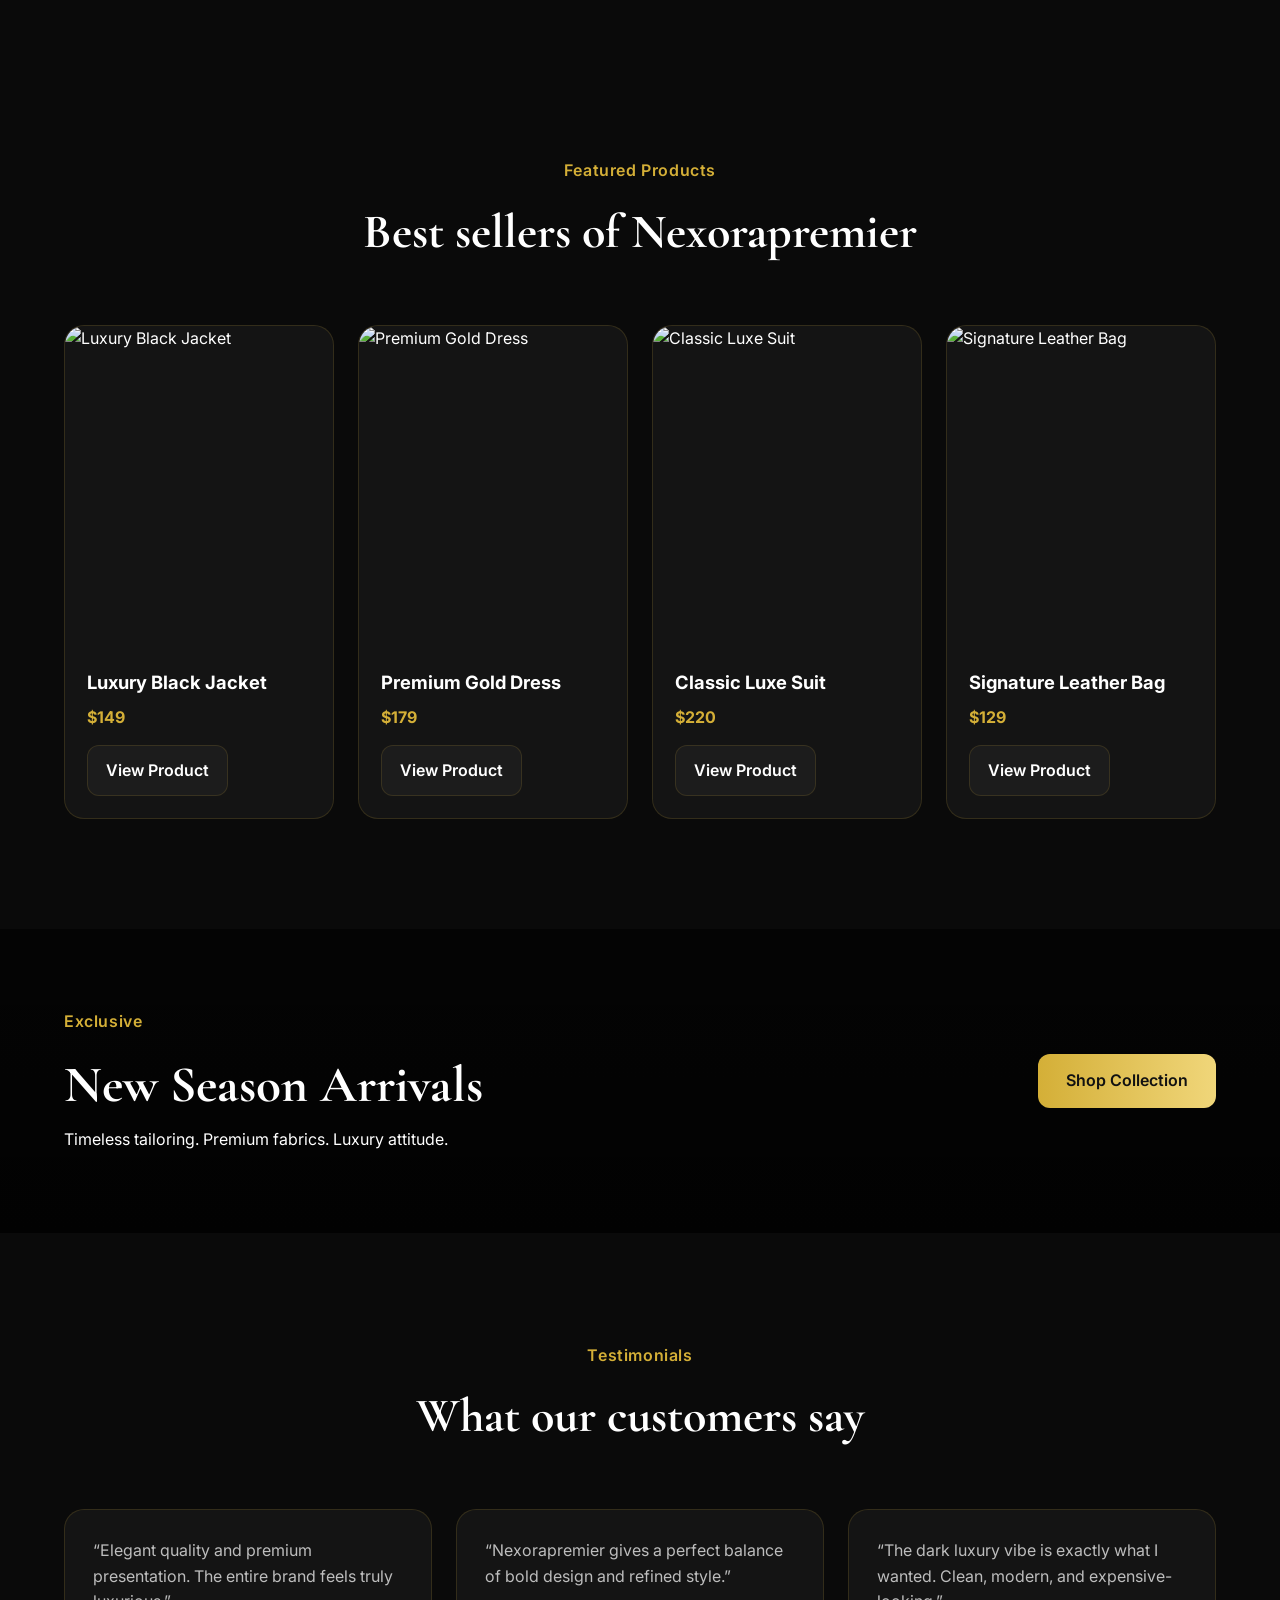
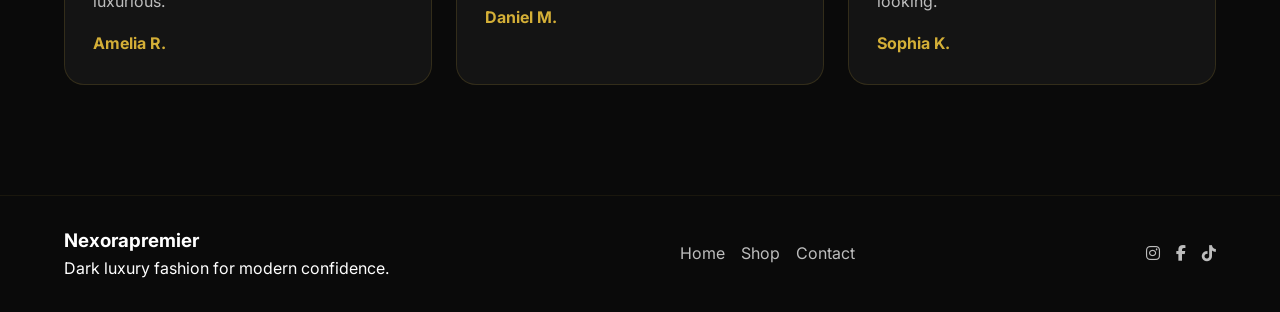
==== commit e78264f5: "new file" ====
--- a/index.html
+++ b/index.html
@@ -35,6 +35,7 @@
       <ul class="nav-links" id="navLinks">
         <li><a href="index.html" class="active">Home</a></li>
         <li><a href="shop.html">Shop</a></li>
+        <li><a href="nexabox.html">NexaBox</a></li>
         <li><a href="product.html">Product</a></li>
         <li><a href="cart.html">Cart</a></li>
         <li><a href="checkout.html">Checkout</a></li>
--- a/style.css
+++ b/style.css
@@ -609,11 +609,108 @@
     height: 42px;
   }
 }
+/* NexaBox */
+.nexabox-hero {
+  background:
+    linear-gradient(rgba(0, 0, 0, 0.68), rgba(0, 0, 0, 0.88)),
+    url("assets/banner.jpg") center/cover no-repeat;
+}
+
+.nexabox-grid {
+  display: grid;
+  grid-template-columns: repeat(2, 1fr);
+  gap: 24px;
+}
+
+.nexabox-card {
+  background: var(--card);
+  border: 1px solid var(--border);
+  border-radius: 20px;
+  overflow: hidden;
+  transition: 0.35s ease;
+}
+
+.nexabox-card:hover {
+  transform: translateY(-8px);
+}
+
+.nexabox-card img {
+  width: 100%;
+  height: 360px;
+  object-fit: cover;
+}
+
+.nexabox-content {
+  padding: 24px;
+}
+
+.nexabox-content h3 {
+  font-family: "Cormorant Garamond", serif;
+  font-size: 2rem;
+  margin-bottom: 10px;
+}
+
+.nexabox-content p {
+  color: var(--muted);
+  margin-bottom: 18px;
+}
+
+.nexabox-info-grid {
+  display: grid;
+  grid-template-columns: repeat(3, 1fr);
+  gap: 24px;
+}
+
+.info-box {
+  background: var(--card);
+  border: 1px solid var(--border);
+  border-radius: 20px;
+  padding: 28px 24px;
+  text-align: center;
+}
+
+.info-box i {
+  font-size: 2rem;
+  color: var(--gold);
+  margin-bottom: 16px;
+}
+
+.info-box h3 {
+  font-family: "Cormorant Garamond", serif;
+  font-size: 1.8rem;
+  margin-bottom: 10px;
+}
+
+.info-box p {
+  color: var(--muted);
+}
+
+.nexabox-cta {
+  text-align: center;
+  padding: 50px 30px;
+  border-radius: 20px;
+  background: var(--card);
+  border: 1px solid var(--border);
+}
+
+.nexabox-cta h2 {
+  font-family: "Cormorant Garamond", serif;
+  font-size: clamp(2rem, 4vw, 3rem);
+  margin-bottom: 12px;
+}
+
+.nexabox-cta p {
+  max-width: 700px;
+  margin: 0 auto 24px;
+  color: var(--muted);
+}
 
 @media (max-width: 580px) {
   .products-grid,
   .categories-grid,
-  .testimonial-grid {
+  .testimonial-grid,
+  .nexabox-grid,
+  .nexabox-info-grid {  
     grid-template-columns: 1fr;
   }
 
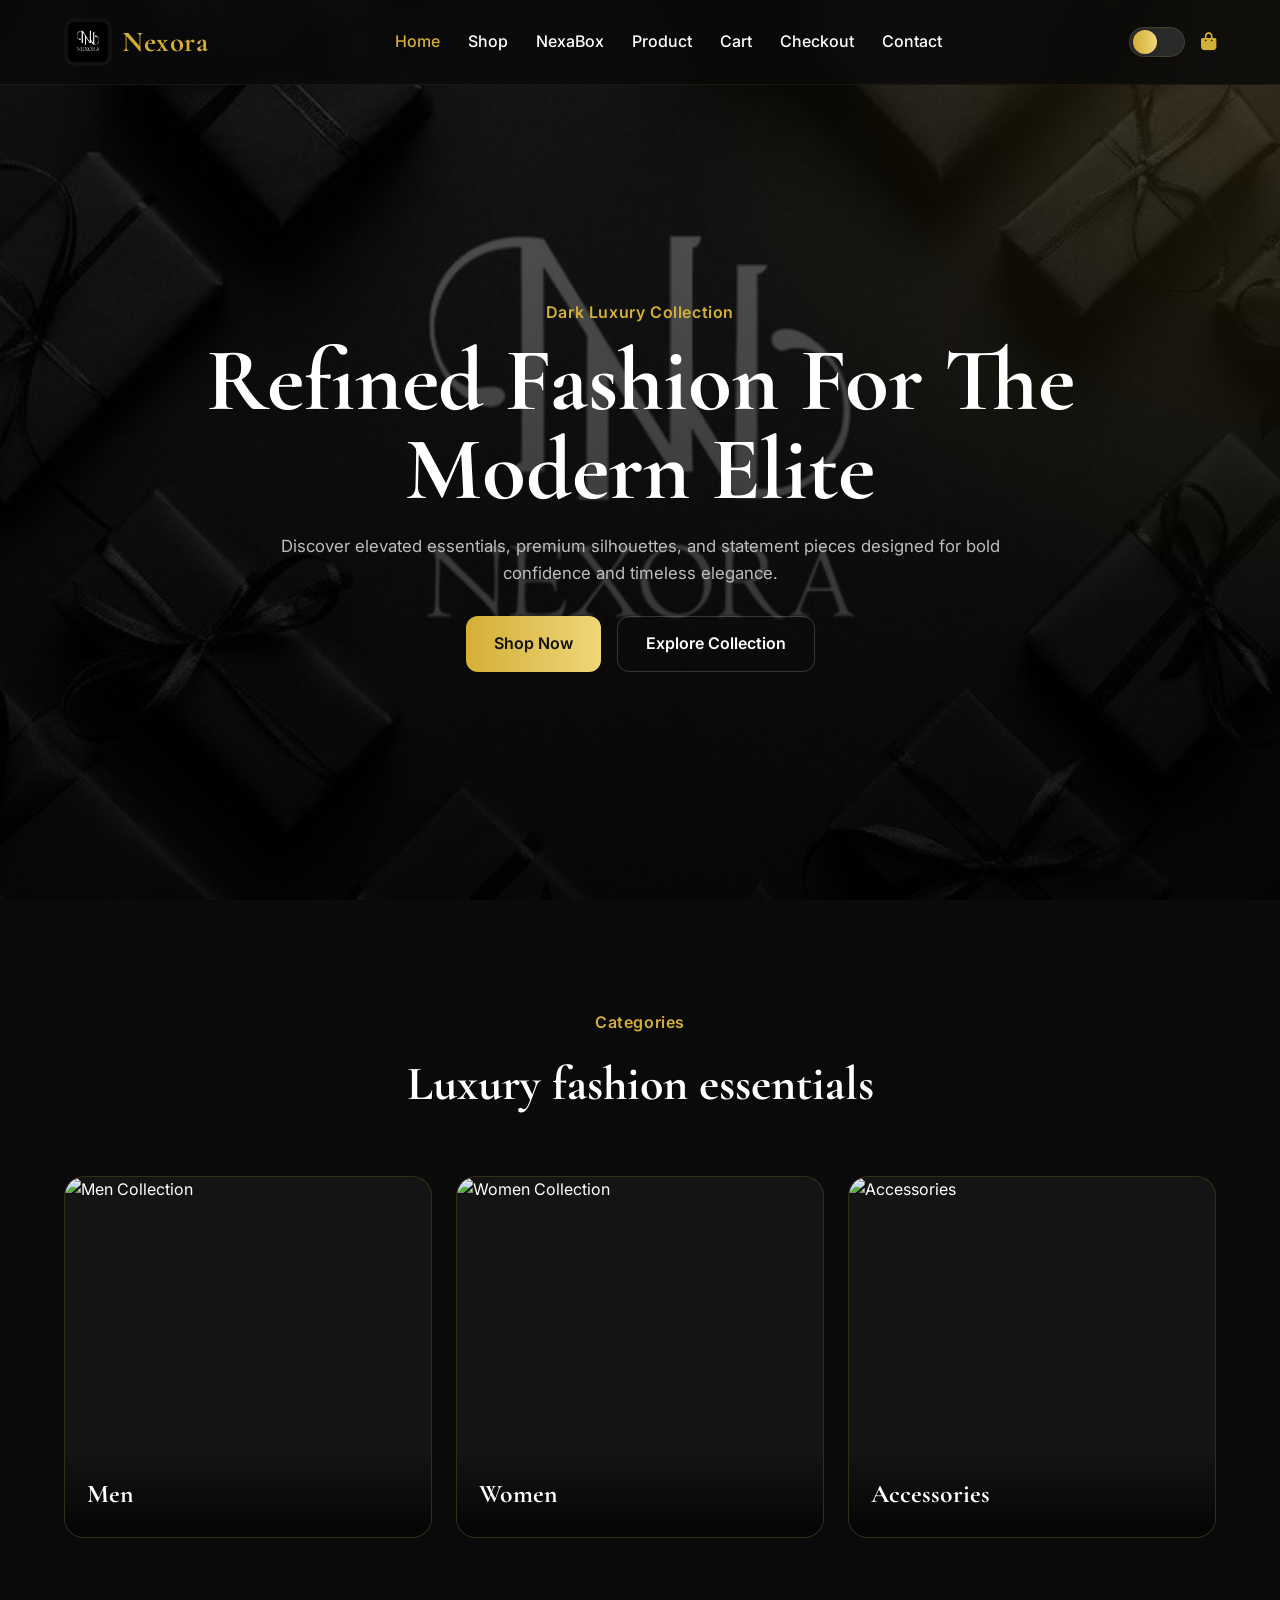
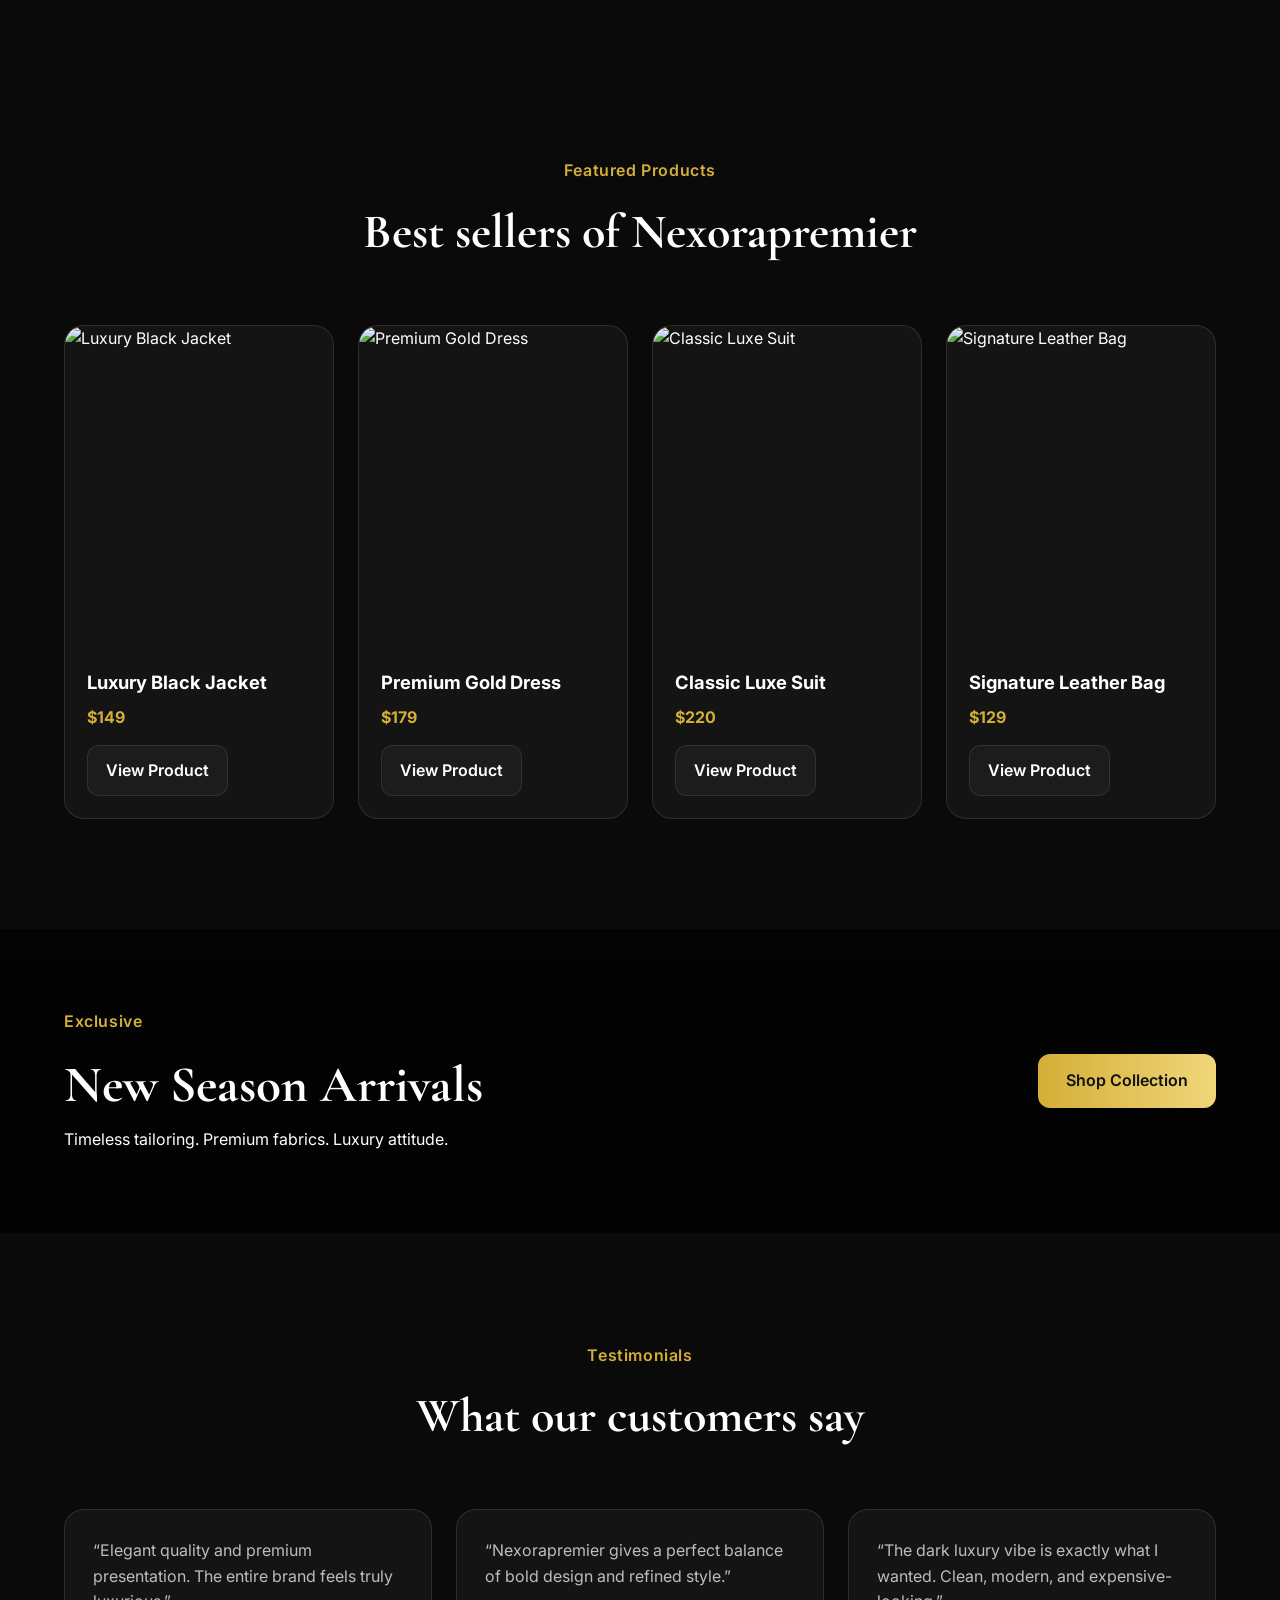
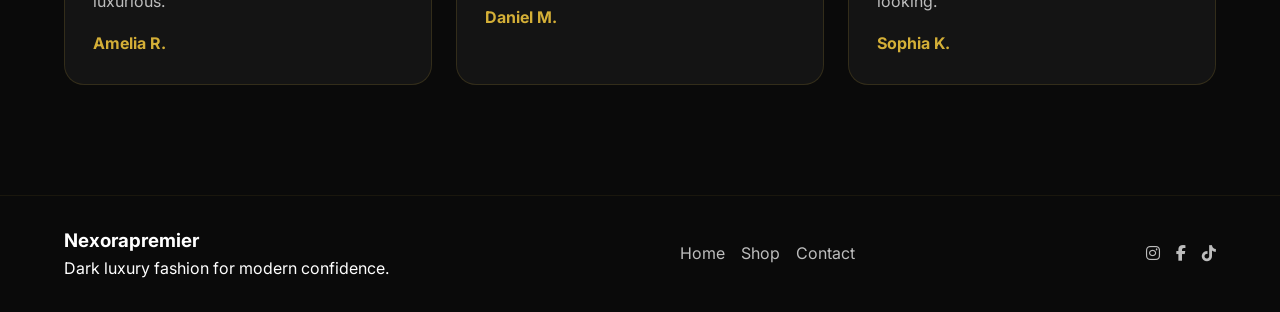
==== commit 1f2a6a59: "updated website pages and styles" ====
--- a/index.html
+++ b/index.html
@@ -43,10 +43,16 @@
       </ul>
 
       <div class="nav-icons">
-        <a href="cart.html" aria-label="Cart">
-          <i class="fa-solid fa-bag-shopping"></i>
-        </a>
-      </div>
+  <button id="themeToggle" class="theme-switch" aria-label="Toggle theme">
+  <span class="theme-switch-track">
+    <span class="theme-switch-thumb"></span>
+  </span>
+</button>
+
+  <a href="cart.html" aria-label="Cart">
+    <i class="fa-solid fa-bag-shopping"></i>
+  </a>
+</div>
     </nav>
   </header>
 
@@ -204,10 +210,18 @@
       </div>
 
       <div class="footer-socials">
-        <a href="#" aria-label="Instagram"><i class="fa-brands fa-instagram"></i></a>
-        <a href="#" aria-label="Facebook"><i class="fa-brands fa-facebook-f"></i></a>
-        <a href="#" aria-label="TikTok"><i class="fa-brands fa-tiktok"></i></a>
-      </div>
+  <a href="https://shorturl.at/2KMYh" target="_blank" aria-label="Instagram">
+    <i class="fa-brands fa-instagram"></i>
+  </a>
+
+  <a href="https://shorturl.at/5UaJH" target="_blank" aria-label="Facebook">
+    <i class="fa-brands fa-facebook-f"></i>
+  </a>
+
+  <a href="https://shorturl.at/7CqMp" target="_blank" aria-label="TikTok">
+    <i class="fa-brands fa-tiktok"></i>
+  </a>
+</div>
     </div>
   </footer>
 
--- a/style.css
+++ b/style.css
@@ -7,6 +7,33 @@
   --gold: #d4af37;
   --gold-soft: #f0d67a;
   --border: rgba(212, 175, 55, 0.16);
+  --header-bg: rgba(10, 10, 10, 0.85);
+  --input-bg: #101010;
+  --overlay-dark: rgba(0, 0, 0, 0.65);
+  --overlay-dark-2: rgba(0, 0, 0, 0.84);
+  --menu-bg: #0d0d0d;
+  --menu-border: rgba(255, 255, 255, 0.06);
+  --card-btn-bg: #1c1c1c;
+  --card-btn-text: #ffffff;
+}
+
+body.light-mode {
+  --bg: #f8f6f1;
+  --bg-soft: #ffffff;
+  --card: #ffffff;
+  --text: #111111;
+  --muted: #555555;
+  --gold: #b68b1e;
+  --gold-soft: #c89d2c;
+  --border: rgba(182, 139, 30, 0.18);
+  --header-bg: rgba(255, 255, 255, 0.96);
+  --input-bg: #f1ede4;
+  --overlay-dark: rgba(255, 255, 255, 0.50);
+  --overlay-dark-2: rgba(255, 255, 255, 0.76);
+  --menu-bg: #ffffff;
+  --menu-border: rgba(182, 139, 30, 0.18);
+  --card-btn-bg: #f3ede0;
+  --card-btn-text: #111111;
 }
 
 * {
@@ -46,7 +73,7 @@
   position: fixed;
   inset: 0 0 auto 0;
   z-index: 999;
-  background: rgba(10, 10, 10, 0.85);
+  background: var(--header-bg);
   backdrop-filter: blur(10px);
   border-bottom: 1px solid rgba(212, 175, 55, 0.08);
 }
@@ -73,13 +100,21 @@
   object-fit: contain;
   border-radius: 10px;
   flex-shrink: 0;
+  background: #111111;
+  padding: 4px;
+}
+
+body.light-mode .logo {
+  background: #ffffff;
+  border: 1px solid rgba(182, 139, 30, 0.2);
+  box-shadow: 0 2px 10px rgba(0, 0, 0, 0.06);
 }
 
 .brand span {
   font-family: "Cormorant Garamond", serif;
   font-size: 1.8rem;
   font-weight: 700;
-  color: var(--gold-soft);
+  color: var(--gold);
   letter-spacing: 0.5px;
   line-height: 1;
 }
@@ -91,7 +126,7 @@
 }
 
 .nav-links a {
-  color: #f3f3f3;
+  color: var(--text);
   font-weight: 500;
   transition: 0.3s ease;
 }
@@ -101,16 +136,71 @@
   color: var(--gold);
 }
 
+body.light-mode .nav-links a {
+  color: #222222;
+}
+
+body.light-mode .nav-links a:hover,
+body.light-mode .nav-links a.active {
+  color: var(--gold);
+}
+
+.nav-icons {
+  display: flex;
+  align-items: center;
+  gap: 16px;
+}
+
 .nav-icons a {
   color: var(--gold);
   font-size: 1.1rem;
+}
+
+.theme-switch {
+  background: transparent;
+  border: none;
+  cursor: pointer;
+  padding: 0;
+  display: inline-flex;
+  align-items: center;
+}
+
+.theme-switch-track {
+  width: 56px;
+  height: 30px;
+  border-radius: 999px;
+  background: #2a2a2a;
+  border: 1px solid var(--border);
+  position: relative;
+  transition: 0.3s ease;
+  display: inline-block;
+}
+
+.theme-switch-thumb {
+  width: 24px;
+  height: 24px;
+  border-radius: 50%;
+  background: linear-gradient(90deg, var(--gold), var(--gold-soft));
+  position: absolute;
+  top: 2px;
+  left: 3px;
+  transition: 0.3s ease;
+  box-shadow: 0 2px 8px rgba(0, 0, 0, 0.2);
+}
+
+body.light-mode .theme-switch-track {
+  background: #e8dcc0;
+}
+
+body.light-mode .theme-switch-thumb {
+  left: 27px;
 }
 
 .menu-toggle {
   display: none;
   background: transparent;
   border: none;
-  color: white;
+  color: var(--text);
   font-size: 1.3rem;
   cursor: pointer;
 }
@@ -120,7 +210,7 @@
 .page-hero {
   position: relative;
   background:
-    linear-gradient(rgba(0, 0, 0, 0.65), rgba(0, 0, 0, 0.84)),
+    linear-gradient(var(--overlay-dark), var(--overlay-dark-2)),
     url("assets/hero.jpg") center/cover no-repeat;
 }
 
@@ -164,7 +254,10 @@
 .product-details h2,
 .contact-box h3,
 .checkout-form h3,
-.cart-summary h3 {
+.cart-summary h3,
+.nexabox-content h3,
+.info-box h3,
+.nexabox-cta h2 {
   font-family: "Cormorant Garamond", serif;
 }
 
@@ -206,7 +299,7 @@
 
 .btn-primary {
   background: linear-gradient(90deg, var(--gold), var(--gold-soft));
-  color: #111;
+  color: #111111;
 }
 
 .btn-primary:hover {
@@ -215,7 +308,12 @@
 
 .btn-outline {
   border: 1px solid rgba(255, 255, 255, 0.18);
-  color: #fff;
+  color: #ffffff;
+}
+
+body.light-mode .btn-outline {
+  border-color: rgba(182, 139, 30, 0.25);
+  color: #222222;
 }
 
 .btn-outline:hover {
@@ -237,6 +335,10 @@
   backdrop-filter: blur(6px);
 }
 
+body.light-mode .stat-card {
+  background: rgba(255, 255, 255, 0.7);
+}
+
 .stat-card h3 {
   font-size: 2rem;
   color: var(--gold);
@@ -262,7 +364,9 @@
 /* Categories */
 .categories-grid,
 .products-grid,
-.testimonial-grid {
+.testimonial-grid,
+.nexabox-grid,
+.nexabox-info-grid {
   display: grid;
   gap: 24px;
 }
@@ -279,7 +383,10 @@
 .checkout-form,
 .cart-table,
 .product-image,
-.product-details {
+.product-details,
+.nexabox-card,
+.info-box,
+.nexabox-cta {
   background: var(--card);
   border: 1px solid var(--border);
   border-radius: 20px;
@@ -323,7 +430,8 @@
   transition: 0.35s ease;
 }
 
-.product-card:hover {
+.product-card:hover,
+.nexabox-card:hover {
   transform: translateY(-8px);
 }
 
@@ -354,8 +462,8 @@
 
 .card-btn {
   padding: 12px 18px;
-  background: #1c1c1c;
-  color: #fff;
+  background: var(--card-btn-bg);
+  color: var(--card-btn-text);
   border: 1px solid rgba(212, 175, 55, 0.15);
 }
 
@@ -368,7 +476,7 @@
 .promo-banner {
   padding: 80px 0;
   background:
-    linear-gradient(rgba(0, 0, 0, 0.6), rgba(0, 0, 0, 0.8)),
+    linear-gradient(var(--overlay-dark), var(--overlay-dark-2)),
     url("assets/banner.jpg") center/cover no-repeat;
 }
 
@@ -448,8 +556,8 @@
 .cart-item input,
 .checkout-form input,
 .checkout-form textarea {
-  background: #101010;
-  color: white;
+  background: var(--input-bg);
+  color: var(--text);
   border: 1px solid rgba(212, 175, 55, 0.12);
   border-radius: 12px;
   padding: 14px 16px;
@@ -483,6 +591,10 @@
   border-bottom: 1px solid rgba(255, 255, 255, 0.06);
 }
 
+body.light-mode .cart-item {
+  border-bottom: 1px solid rgba(0, 0, 0, 0.06);
+}
+
 .cart-item:last-child {
   border-bottom: none;
 }
@@ -502,7 +614,7 @@
 }
 
 .cart-summary .total {
-  color: #fff;
+  color: var(--text);
   font-weight: 700;
   font-size: 1.1rem;
 }
@@ -514,6 +626,82 @@
 
 .full-btn {
   width: 100%;
+}
+
+/* NexaBox */
+.nexabox-hero {
+  background:
+    linear-gradient(var(--overlay-dark), var(--overlay-dark-2)),
+    url("assets/banner.jpg") center/cover no-repeat;
+}
+
+.nexabox-grid {
+  grid-template-columns: repeat(2, 1fr);
+}
+
+.nexabox-card {
+  overflow: hidden;
+  transition: 0.35s ease;
+}
+
+.nexabox-card img {
+  width: 100%;
+  height: 360px;
+  object-fit: cover;
+}
+
+.nexabox-content {
+  padding: 24px;
+}
+
+.nexabox-content h3 {
+  font-size: 2rem;
+  margin-bottom: 10px;
+}
+
+.nexabox-content p {
+  color: var(--muted);
+  margin-bottom: 18px;
+}
+
+.nexabox-info-grid {
+  grid-template-columns: repeat(3, 1fr);
+}
+
+.info-box {
+  padding: 28px 24px;
+  text-align: center;
+}
+
+.info-box i {
+  font-size: 2rem;
+  color: var(--gold);
+  margin-bottom: 16px;
+}
+
+.info-box h3 {
+  font-size: 1.8rem;
+  margin-bottom: 10px;
+}
+
+.info-box p {
+  color: var(--muted);
+}
+
+.nexabox-cta {
+  text-align: center;
+  padding: 50px 30px;
+}
+
+.nexabox-cta h2 {
+  font-size: clamp(2rem, 4vw, 3rem);
+  margin-bottom: 12px;
+}
+
+.nexabox-cta p {
+  max-width: 700px;
+  margin: 0 auto 24px;
+  color: var(--muted);
 }
 
 /* Footer */
@@ -570,7 +758,9 @@
   .product-layout,
   .cart-layout,
   .checkout-layout,
-  .contact-layout {
+  .contact-layout,
+  .nexabox-grid,
+  .nexabox-info-grid {
     grid-template-columns: 1fr;
   }
 
@@ -589,11 +779,11 @@
     top: 84px;
     left: 0;
     width: 100%;
-    background: #0d0d0d;
+    background: var(--menu-bg);
     flex-direction: column;
     padding: 16px 5%;
     display: none;
-    border-top: 1px solid rgba(255, 255, 255, 0.06);
+    border-top: 1px solid var(--menu-border);
   }
 
   .nav-links.show {
@@ -608,101 +798,6 @@
     width: 42px;
     height: 42px;
   }
-}
-/* NexaBox */
-.nexabox-hero {
-  background:
-    linear-gradient(rgba(0, 0, 0, 0.68), rgba(0, 0, 0, 0.88)),
-    url("assets/banner.jpg") center/cover no-repeat;
-}
-
-.nexabox-grid {
-  display: grid;
-  grid-template-columns: repeat(2, 1fr);
-  gap: 24px;
-}
-
-.nexabox-card {
-  background: var(--card);
-  border: 1px solid var(--border);
-  border-radius: 20px;
-  overflow: hidden;
-  transition: 0.35s ease;
-}
-
-.nexabox-card:hover {
-  transform: translateY(-8px);
-}
-
-.nexabox-card img {
-  width: 100%;
-  height: 360px;
-  object-fit: cover;
-}
-
-.nexabox-content {
-  padding: 24px;
-}
-
-.nexabox-content h3 {
-  font-family: "Cormorant Garamond", serif;
-  font-size: 2rem;
-  margin-bottom: 10px;
-}
-
-.nexabox-content p {
-  color: var(--muted);
-  margin-bottom: 18px;
-}
-
-.nexabox-info-grid {
-  display: grid;
-  grid-template-columns: repeat(3, 1fr);
-  gap: 24px;
-}
-
-.info-box {
-  background: var(--card);
-  border: 1px solid var(--border);
-  border-radius: 20px;
-  padding: 28px 24px;
-  text-align: center;
-}
-
-.info-box i {
-  font-size: 2rem;
-  color: var(--gold);
-  margin-bottom: 16px;
-}
-
-.info-box h3 {
-  font-family: "Cormorant Garamond", serif;
-  font-size: 1.8rem;
-  margin-bottom: 10px;
-}
-
-.info-box p {
-  color: var(--muted);
-}
-
-.nexabox-cta {
-  text-align: center;
-  padding: 50px 30px;
-  border-radius: 20px;
-  background: var(--card);
-  border: 1px solid var(--border);
-}
-
-.nexabox-cta h2 {
-  font-family: "Cormorant Garamond", serif;
-  font-size: clamp(2rem, 4vw, 3rem);
-  margin-bottom: 12px;
-}
-
-.nexabox-cta p {
-  max-width: 700px;
-  margin: 0 auto 24px;
-  color: var(--muted);
 }
 
 @media (max-width: 580px) {
@@ -710,7 +805,7 @@
   .categories-grid,
   .testimonial-grid,
   .nexabox-grid,
-  .nexabox-info-grid {  
+  .nexabox-info-grid {
     grid-template-columns: 1fr;
   }
 
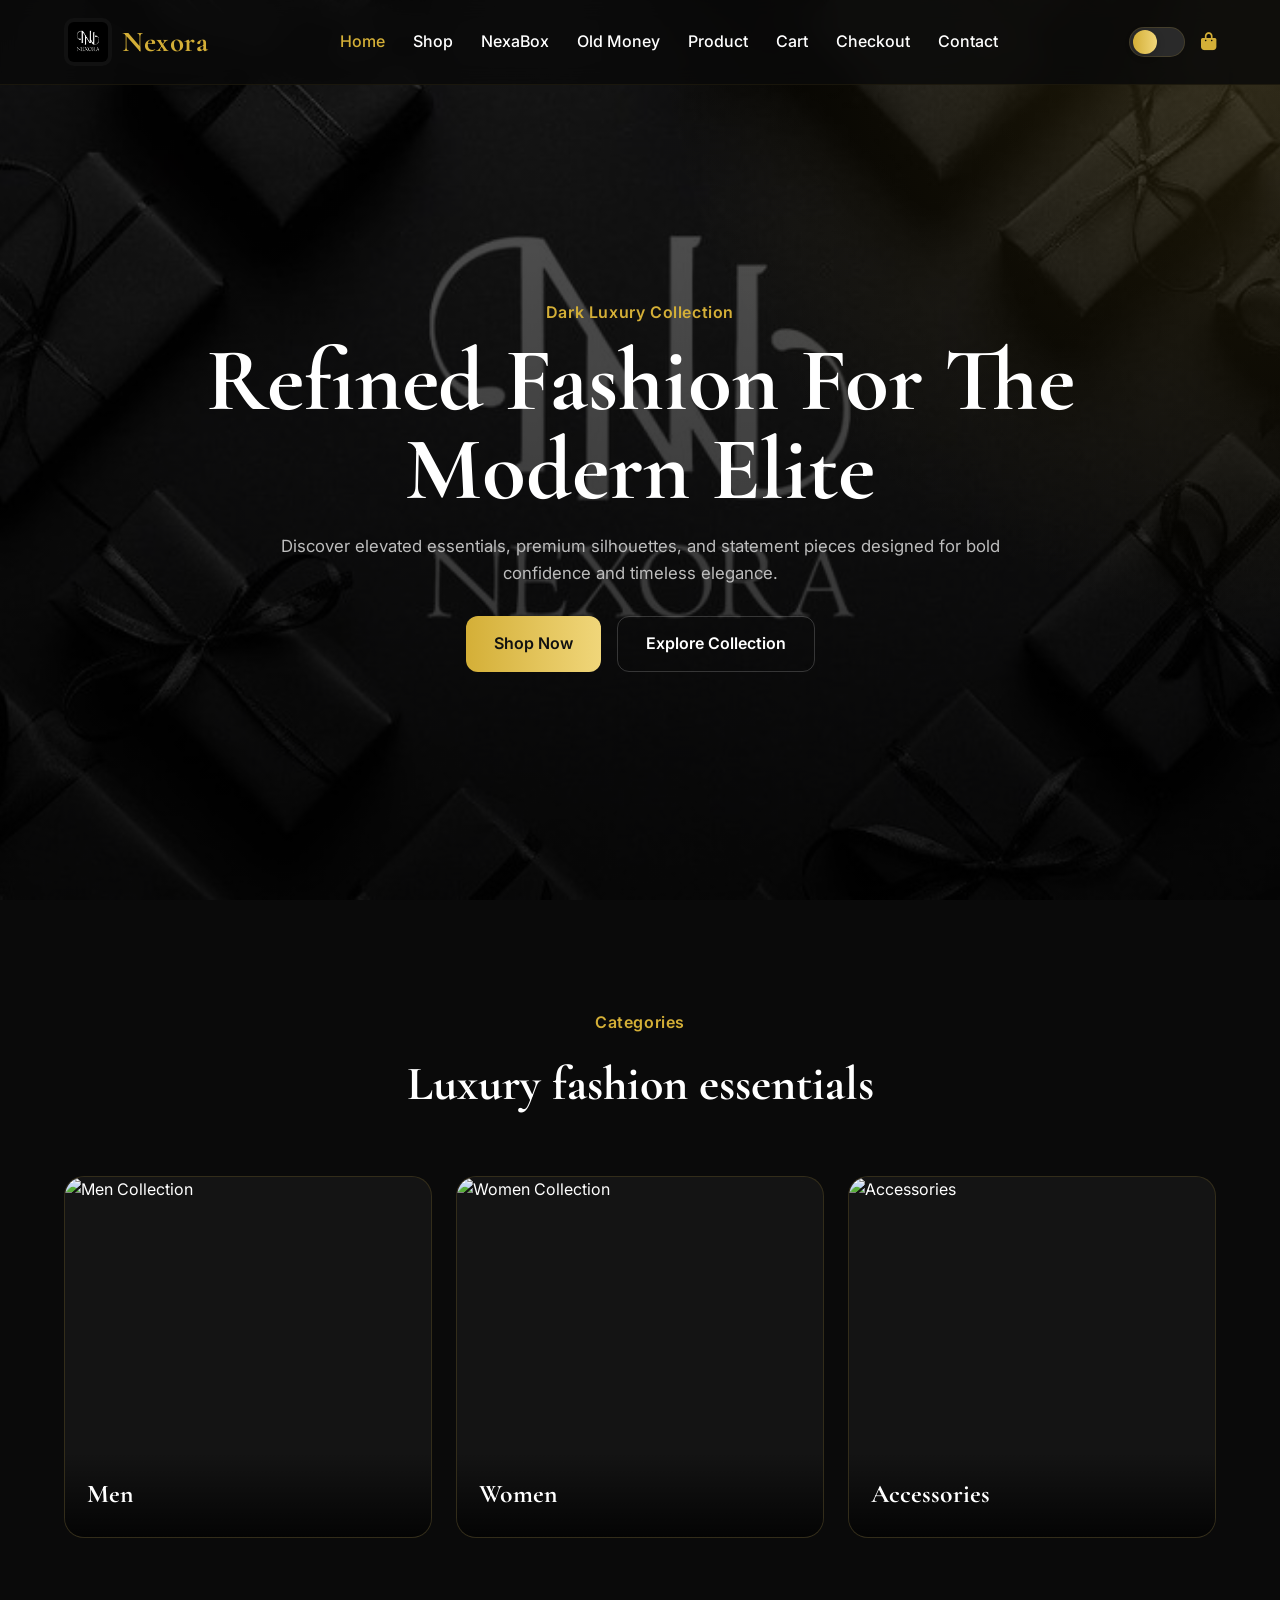
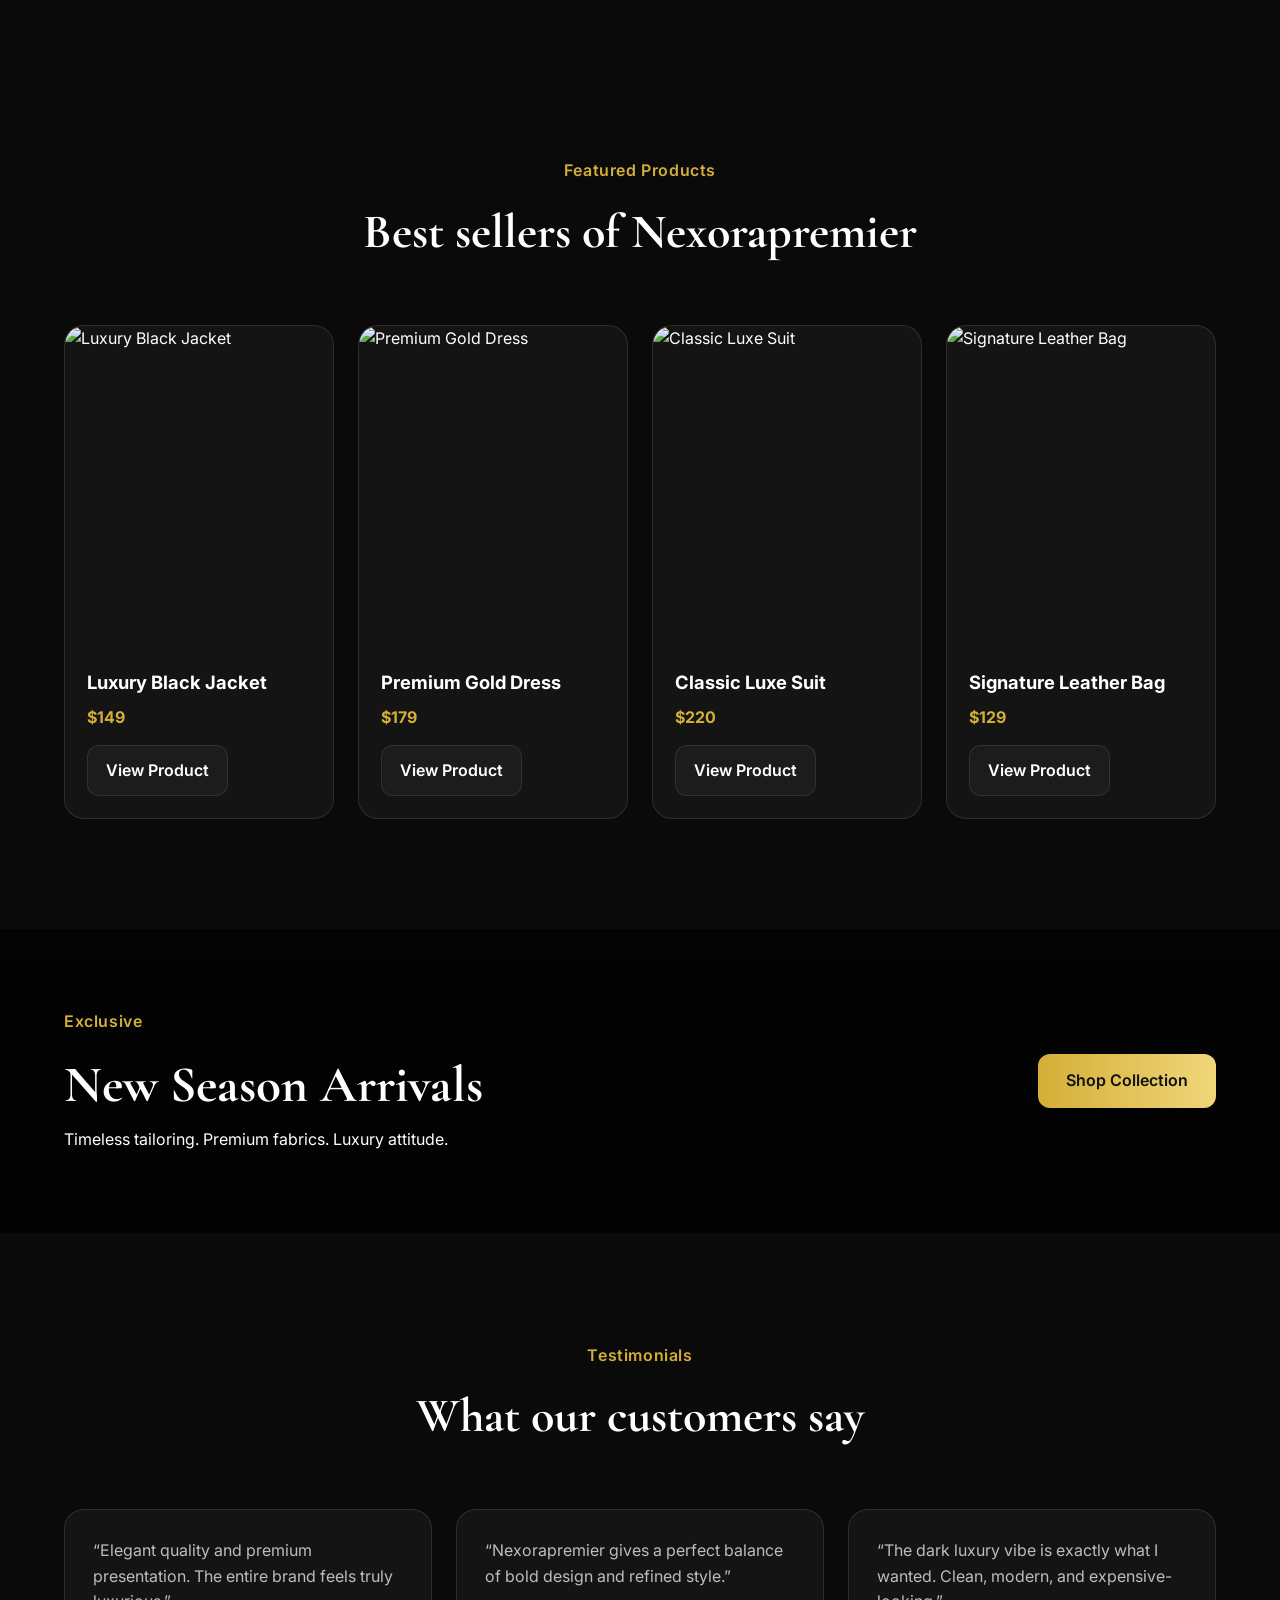
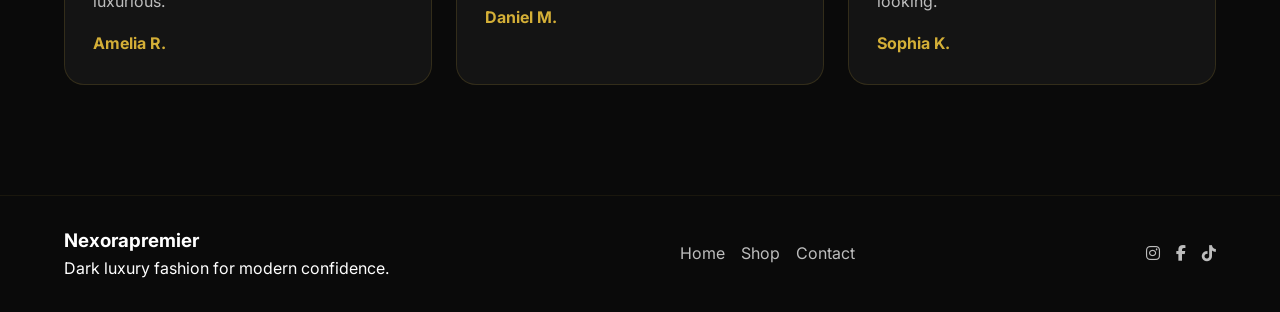
==== commit eb7fc43b: "new page" ====
--- a/index.html
+++ b/index.html
@@ -36,6 +36,7 @@
         <li><a href="index.html" class="active">Home</a></li>
         <li><a href="shop.html">Shop</a></li>
         <li><a href="nexabox.html">NexaBox</a></li>
+        <li><a href="oldmoney.html">Old Money</a></li>
         <li><a href="product.html">Product</a></li>
         <li><a href="cart.html">Cart</a></li>
         <li><a href="checkout.html">Checkout</a></li>
--- a/style.css
+++ b/style.css
@@ -747,6 +747,78 @@
   transform: translateY(0);
 }
 
+/* Old Money */
+.oldmoney-hero {
+  background:
+    linear-gradient(var(--overlay-dark), var(--overlay-dark-2)),
+    url("assets/banner.jpg") center/cover no-repeat;
+}
+
+.oldmoney-grid {
+  display: grid;
+  grid-template-columns: repeat(3, 1fr);
+  gap: 24px;
+}
+
+.oldmoney-card {
+  background: var(--card);
+  border: 1px solid var(--border);
+  border-radius: 20px;
+  overflow: hidden;
+  transition: 0.35s ease;
+}
+
+.oldmoney-card:hover {
+  transform: translateY(-8px);
+}
+
+.oldmoney-card img {
+  width: 100%;
+  height: 380px;
+  object-fit: cover;
+}
+
+.oldmoney-content {
+  padding: 24px;
+}
+
+.oldmoney-content h3 {
+  font-family: "Cormorant Garamond", serif;
+  font-size: 2rem;
+  margin-bottom: 10px;
+}
+
+.oldmoney-content p {
+  color: var(--muted);
+  margin-bottom: 18px;
+}
+
+.oldmoney-info-grid {
+  display: grid;
+  grid-template-columns: repeat(3, 1fr);
+  gap: 24px;
+}
+
+.oldmoney-cta {
+  text-align: center;
+  padding: 50px 30px;
+  border-radius: 20px;
+  background: var(--card);
+  border: 1px solid var(--border);
+}
+
+.oldmoney-cta h2 {
+  font-family: "Cormorant Garamond", serif;
+  font-size: clamp(2rem, 4vw, 3rem);
+  margin-bottom: 12px;
+}
+
+.oldmoney-cta p {
+  max-width: 700px;
+  margin: 0 auto 24px;
+  color: var(--muted);
+}
+
 /* Responsive */
 @media (max-width: 1100px) {
   .products-grid {
@@ -760,10 +832,12 @@
   .checkout-layout,
   .contact-layout,
   .nexabox-grid,
-  .nexabox-info-grid {
-    grid-template-columns: 1fr;
-  }
-
+  .nexabox-info-grid 
+  .oldmoney-grid,
+  .oldmoney-info-grid {
+  grid-template-columns: 1fr;
+}
+   
   .hero-stats {
     grid-template-columns: 1fr;
   }
